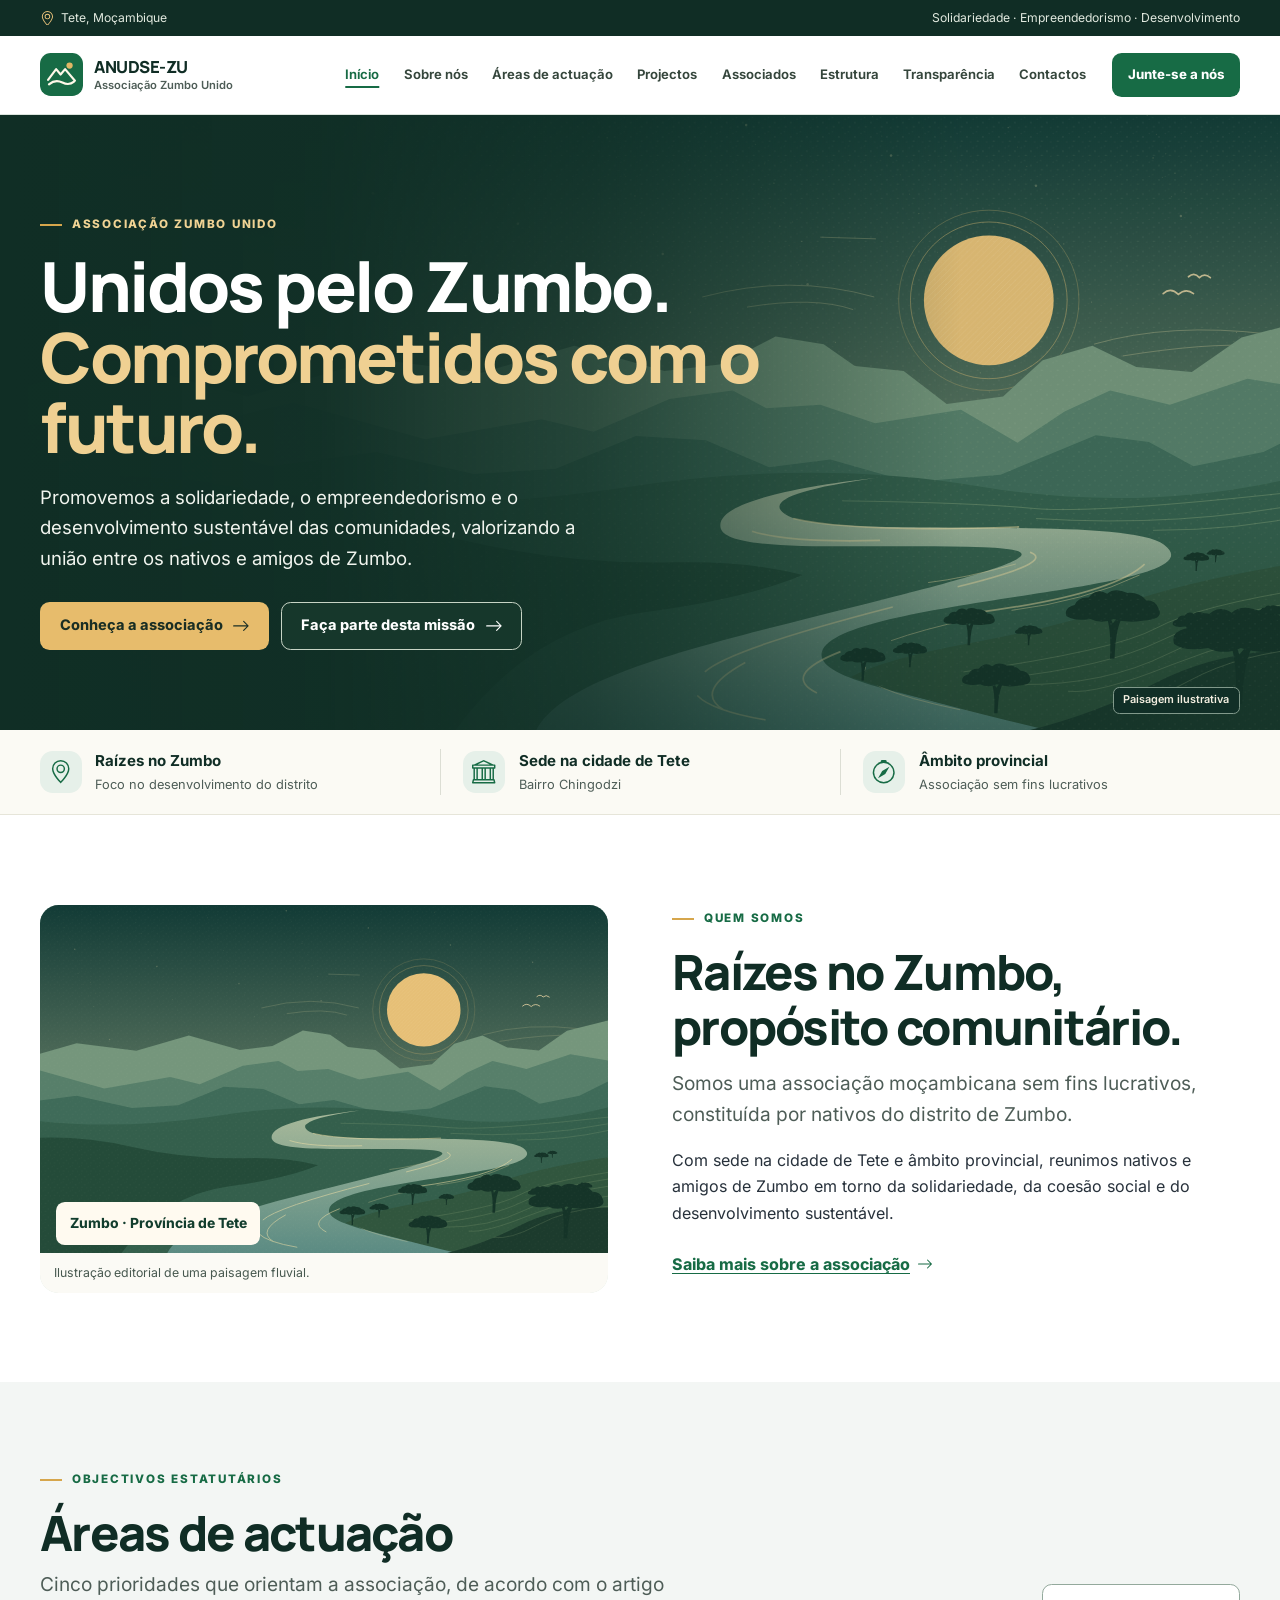
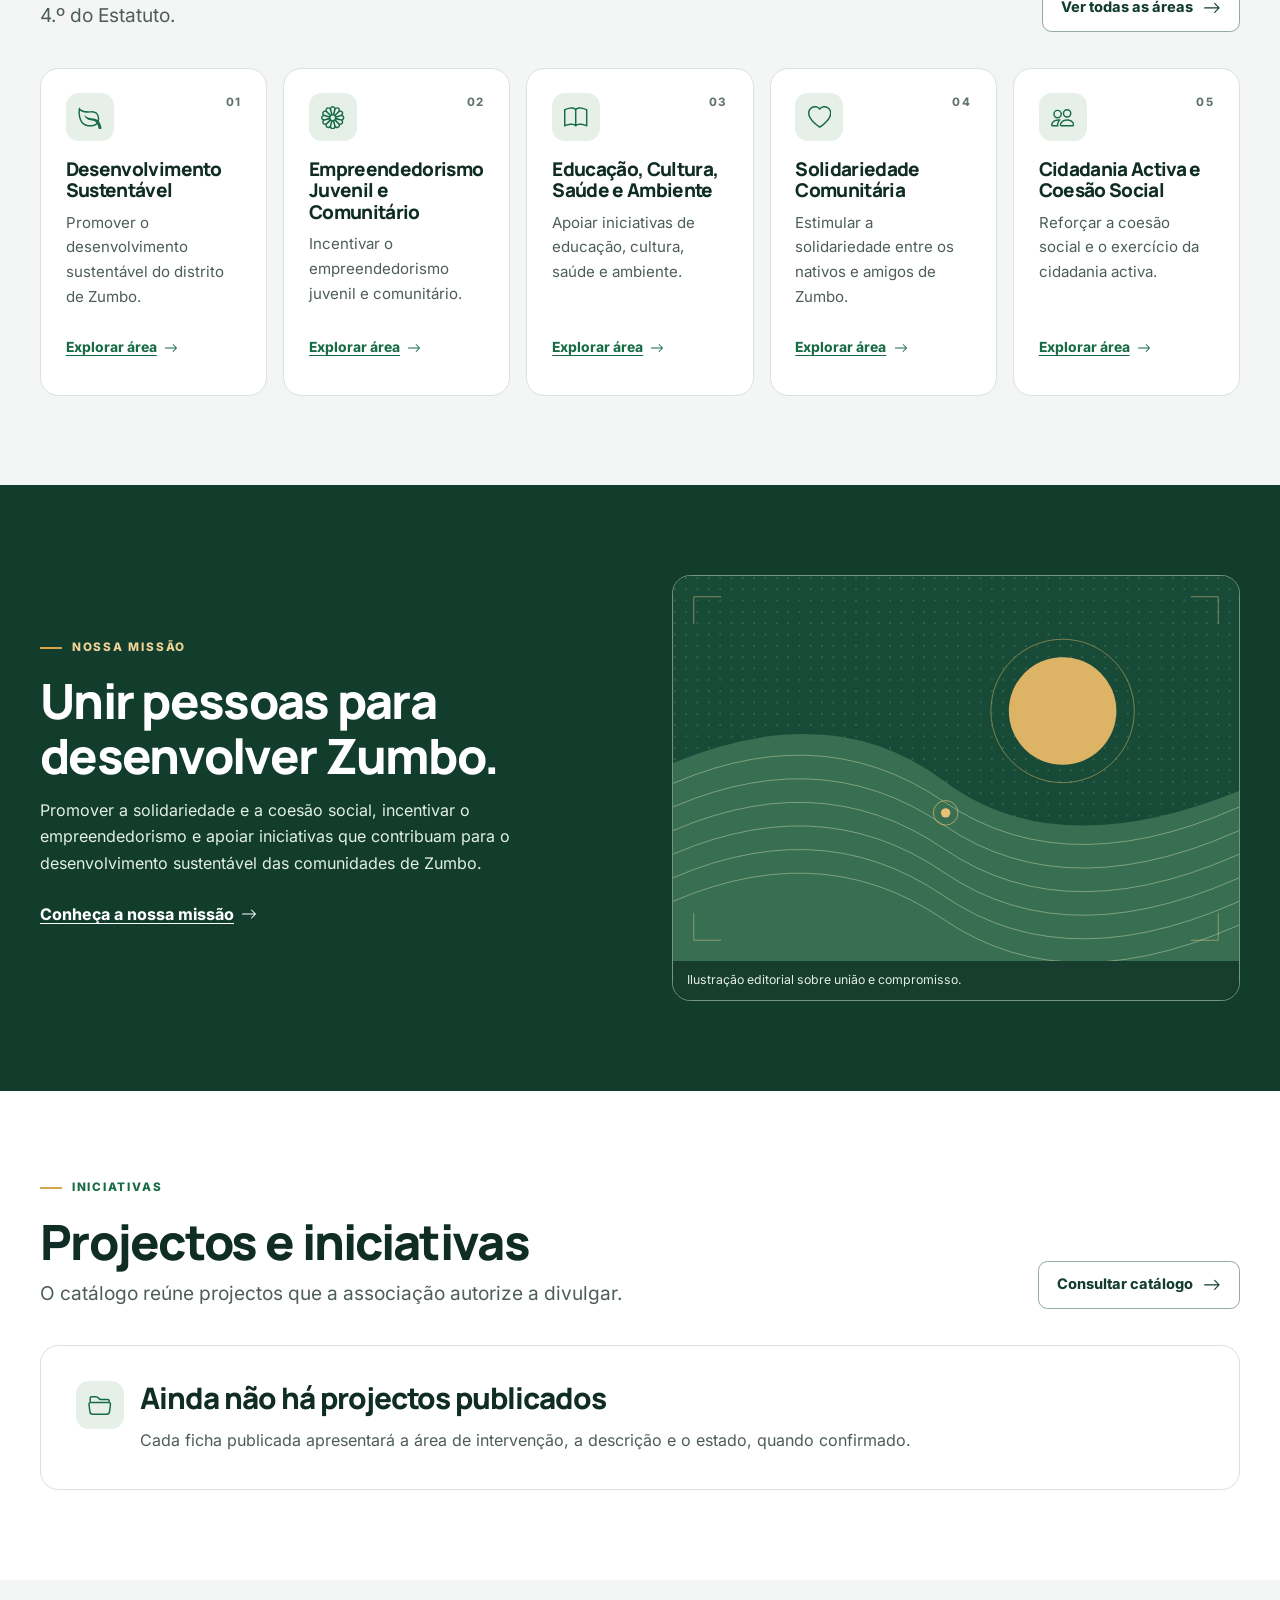
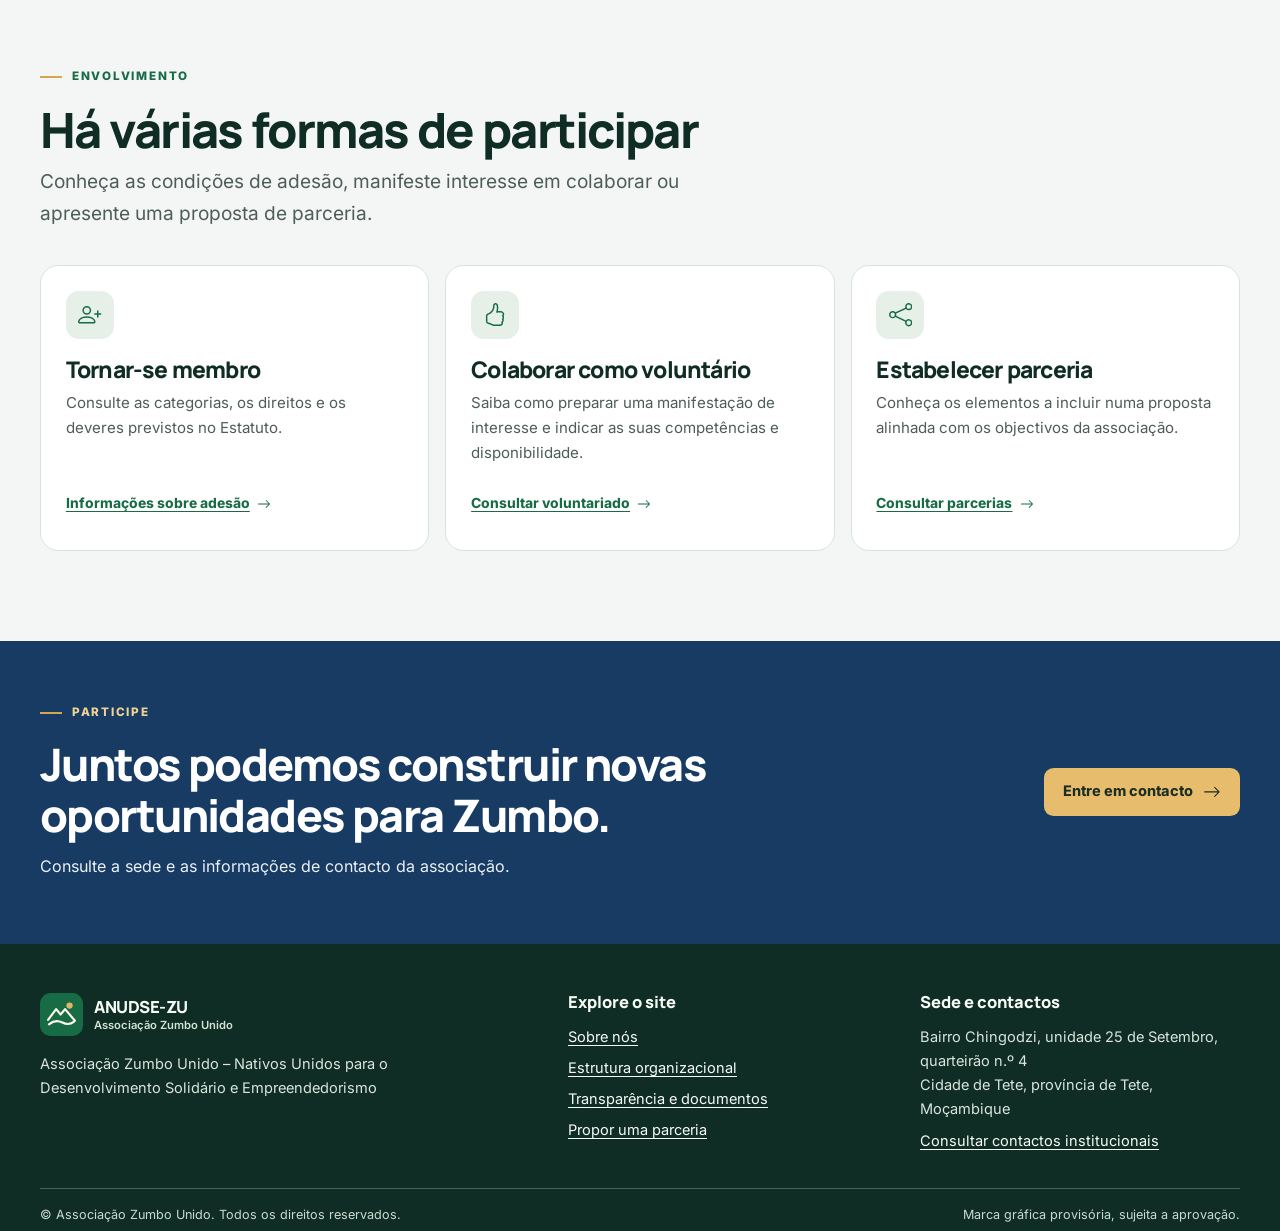
==== index.html @ c353fb5b "feat: publica website institucional ANUDSE-ZU" ====
<!doctype html>
<html lang="pt-MZ">
<head>
<meta charset="utf-8">
<meta name="viewport" content="width=device-width, initial-scale=1">
<title>Unidos pelo Zumbo | ANUDSE-ZU</title>
<meta name="description" content="Conheça a ANUDSE-ZU, associação moçambicana sem fins lucrativos dedicada à solidariedade, ao empreendedorismo e ao desenvolvimento sustentável de Zumbo.">
<meta name="theme-color" content="#123d2d">
<meta property="og:type" content="website">
<meta property="og:locale" content="pt_MZ">
<meta property="og:site_name" content="ANUDSE-ZU">
<meta property="og:title" content="Unidos pelo Zumbo | ANUDSE-ZU">
<meta property="og:description" content="Conheça a ANUDSE-ZU, associação moçambicana sem fins lucrativos dedicada à solidariedade, ao empreendedorismo e ao desenvolvimento sustentável de Zumbo.">
<link rel="canonical" href="https://svucuto.github.io/anudse-zu-website/">
<meta property="og:url" content="https://svucuto.github.io/anudse-zu-website/">
<meta property="og:image" content="https://svucuto.github.io/anudse-zu-website/assets/images/partilha.png">
<meta property="og:image:width" content="1200">
<meta property="og:image:height" content="630">
<meta property="og:image:alt" content="Paisagem ilustrativa com rio, colinas e sol dourado">
<link rel="icon" type="image/svg+xml" href="assets/icons/marca.svg">
<link rel="stylesheet" href="assets/css/bootstrap.min.css">
<link rel="stylesheet" href="assets/css/site.css">
<noscript><link rel="stylesheet" href="assets/css/no-script.css"></noscript>
<script src="assets/js/site.js" defer></script>
<script type="application/ld+json">{"@context":"https://schema.org","@type":"NGO","name":"Associação Zumbo Unido – Nativos Unidos para o Desenvolvimento Solidário e Empreendedorismo","alternateName":"ANUDSE-ZU","address":{"@type":"PostalAddress","streetAddress":"Bairro Chingodzi, unidade 25 de Setembro, quarteirão n.º 4","addressLocality":"Cidade de Tete","addressRegion":"Tete","addressCountry":"MZ"}}</script>
</head>
<body>
<a class="skip" href="#conteudo">Saltar para o conteúdo</a><div class="strap"><div class="container"><span><svg class="icon icon--bootstrap" viewBox="0 0 16 16" width="16" height="16" aria-hidden="true" focusable="false"><path d="M12.166 8.94c-.524 1.062-1.234 2.12-1.96 3.07A32 32 0 0 1 8 14.58a32 32 0 0 1-2.206-2.57c-.726-.95-1.436-2.008-1.96-3.07C3.304 7.867 3 6.862 3 6a5 5 0 0 1 10 0c0 .862-.305 1.867-.834 2.94M8 16s6-5.686 6-10A6 6 0 0 0 2 6c0 4.314 6 10 6 10"/>
  <path d="M8 8a2 2 0 1 1 0-4 2 2 0 0 1 0 4m0 1a3 3 0 1 0 0-6 3 3 0 0 0 0 6"/></svg> Tete, Moçambique</span><span class="strap-tag">Solidariedade · Empreendedorismo · Desenvolvimento</span></div></div>
<header class="header"><div class="container nav-shell"><a class="brand" href="index.html"><img src="assets/icons/marca.svg" alt="" width="48" height="48"><span><strong>ANUDSE-ZU</strong><small>Associação Zumbo Unido</small></span></a><button type="button" class="action action--outline menu-toggle" aria-expanded="false" aria-controls="navegacao"><svg class="icon icon--bootstrap" viewBox="0 0 16 16" width="16" height="16" aria-hidden="true" focusable="false"><path fill-rule="evenodd" d="M2.5 12a.5.5 0 0 1 .5-.5h10a.5.5 0 0 1 0 1H3a.5.5 0 0 1-.5-.5m0-4a.5.5 0 0 1 .5-.5h10a.5.5 0 0 1 0 1H3a.5.5 0 0 1-.5-.5m0-4a.5.5 0 0 1 .5-.5h10a.5.5 0 0 1 0 1H3a.5.5 0 0 1-.5-.5"/></svg> Menu</button>
<nav class="site-nav" id="navegacao" aria-label="Navegação principal"><a href="index.html" aria-current="page">Início</a><a href="sobre.html">Sobre nós</a><a href="areas.html">Áreas de actuação</a><a href="projectos.html">Projectos</a><a href="associados.html">Associados</a><a href="estrutura.html">Estrutura</a><a href="transparencia.html">Transparência</a><a href="contactos.html">Contactos</a><a class="action action--green" href="associados.html#adesao">Junte-se a nós</a></nav></div></header>
<main id="conteudo" tabindex="-1">

<section class="hero" aria-labelledby="hero-titulo">
  <img class="hero-art" src="assets/images/paisagem-ilustrativa.svg" alt="" width="1600" height="730" fetchpriority="high">
  <div class="hero-shade"></div>
  <div class="container hero-content"><div class="hero-copy">
    <p class="kicker">Associação Zumbo Unido</p>
    <h1 id="hero-titulo">Unidos pelo Zumbo. <span>Comprometidos com o futuro.</span></h1>
    <p>Promovemos a solidariedade, o empreendedorismo e o desenvolvimento sustentável das comunidades, valorizando a união entre os nativos e amigos de Zumbo.</p>
    <div class="actions"><a class="action action--gold" href="sobre.html">Conheça a associação<svg class="icon icon--bootstrap" viewBox="0 0 16 16" width="16" height="16" aria-hidden="true" focusable="false"><path fill-rule="evenodd" d="M1 8a.5.5 0 0 1 .5-.5h11.793l-3.147-3.146a.5.5 0 0 1 .708-.708l4 4a.5.5 0 0 1 0 .708l-4 4a.5.5 0 0 1-.708-.708L13.293 8.5H1.5A.5.5 0 0 1 1 8"/></svg></a><a class="action action--glass" href="#participacao">Faça parte desta missão<svg class="icon icon--bootstrap" viewBox="0 0 16 16" width="16" height="16" aria-hidden="true" focusable="false"><path fill-rule="evenodd" d="M1 8a.5.5 0 0 1 .5-.5h11.793l-3.147-3.146a.5.5 0 0 1 .708-.708l4 4a.5.5 0 0 1 0 .708l-4 4a.5.5 0 0 1-.708-.708L13.293 8.5H1.5A.5.5 0 0 1 1 8"/></svg></a></div>
  </div></div>
  <small class="art-note">Paisagem ilustrativa</small>
</section>
<div class="facts"><ul class="container fact-list">
  <li><span class="icon-box"><svg class="icon icon--bootstrap" viewBox="0 0 16 16" width="16" height="16" aria-hidden="true" focusable="false"><path d="M12.166 8.94c-.524 1.062-1.234 2.12-1.96 3.07A32 32 0 0 1 8 14.58a32 32 0 0 1-2.206-2.57c-.726-.95-1.436-2.008-1.96-3.07C3.304 7.867 3 6.862 3 6a5 5 0 0 1 10 0c0 .862-.305 1.867-.834 2.94M8 16s6-5.686 6-10A6 6 0 0 0 2 6c0 4.314 6 10 6 10"/>
  <path d="M8 8a2 2 0 1 1 0-4 2 2 0 0 1 0 4m0 1a3 3 0 1 0 0-6 3 3 0 0 0 0 6"/></svg></span><div><strong>Raízes no Zumbo</strong><span>Foco no desenvolvimento do distrito</span></div></li>
  <li><span class="icon-box"><svg class="icon icon--bootstrap" viewBox="0 0 16 16" width="16" height="16" aria-hidden="true" focusable="false"><path d="m8 0 6.61 3h.89a.5.5 0 0 1 .5.5v2a.5.5 0 0 1-.5.5H15v7a.5.5 0 0 1 .485.38l.5 2a.498.498 0 0 1-.485.62H.5a.498.498 0 0 1-.485-.62l.5-2A.5.5 0 0 1 1 13V6H.5a.5.5 0 0 1-.5-.5v-2A.5.5 0 0 1 .5 3h.89zM3.777 3h8.447L8 1zM2 6v7h1V6zm2 0v7h2.5V6zm3.5 0v7h1V6zm2 0v7H12V6zM13 6v7h1V6zm2-1V4H1v1zm-.39 9H1.39l-.25 1h13.72z"/></svg></span><div><strong>Sede na cidade de Tete</strong><span>Bairro Chingodzi</span></div></li>
  <li><span class="icon-box"><svg class="icon icon--bootstrap" viewBox="0 0 16 16" width="16" height="16" aria-hidden="true" focusable="false"><path d="M8 16.016a7.5 7.5 0 0 0 1.962-14.74A1 1 0 0 0 9 0H7a1 1 0 0 0-.962 1.276A7.5 7.5 0 0 0 8 16.016m6.5-7.5a6.5 6.5 0 1 1-13 0 6.5 6.5 0 0 1 13 0"/>
  <path d="m6.94 7.44 4.95-2.83-2.83 4.95-4.949 2.83 2.828-4.95z"/></svg></span><div><strong>Âmbito provincial</strong><span>Associação sem fins lucrativos</span></div></li>
</ul></div>
<section class="section" aria-labelledby="quem-somos">
  <div class="container split">
    <figure class="image-frame about-art"><img src="assets/images/paisagem-ilustrativa.svg" width="1600" height="730" alt="" loading="lazy" decoding="async"><span class="image-badge">Zumbo · Província de Tete</span><figcaption>Ilustração editorial de uma paisagem fluvial.</figcaption></figure>
    <div><p class="kicker">Quem somos</p><h2 id="quem-somos">Raízes no Zumbo, propósito comunitário.</h2>
      <p class="lede">Somos uma associação moçambicana sem fins lucrativos, constituída por nativos do distrito de Zumbo.</p>
      <p>Com sede na cidade de Tete e âmbito provincial, reunimos nativos e amigos de Zumbo em torno da solidariedade, da coesão social e do desenvolvimento sustentável.</p>
      <a class="text-link" href="sobre.html">Saiba mais sobre a associação<svg class="icon icon--bootstrap" viewBox="0 0 16 16" width="16" height="16" aria-hidden="true" focusable="false"><path fill-rule="evenodd" d="M1 8a.5.5 0 0 1 .5-.5h11.793l-3.147-3.146a.5.5 0 0 1 .708-.708l4 4a.5.5 0 0 1 0 .708l-4 4a.5.5 0 0 1-.708-.708L13.293 8.5H1.5A.5.5 0 0 1 1 8"/></svg></a>
    </div>
  </div>
</section>
<section class="section section--tint" aria-labelledby="areas">
  <div class="container">
    <div class="section-head"><div><p class="kicker">Objectivos estatutários</p><h2 id="areas">Áreas de actuação</h2><p class="lede">Cinco prioridades que orientam a associação, de acordo com o artigo 4.º do Estatuto.</p></div><a class="action action--outline" href="areas.html">Ver todas as áreas<svg class="icon icon--bootstrap" viewBox="0 0 16 16" width="16" height="16" aria-hidden="true" focusable="false"><path fill-rule="evenodd" d="M1 8a.5.5 0 0 1 .5-.5h11.793l-3.147-3.146a.5.5 0 0 1 .708-.708l4 4a.5.5 0 0 1 0 .708l-4 4a.5.5 0 0 1-.708-.708L13.293 8.5H1.5A.5.5 0 0 1 1 8"/></svg></a></div>
    <div class="cards cards--five">
      <article class="card-panel"><div class="card-top"><span class="icon-box"><svg class="icon icon--bootstrap" viewBox="0 0 16 16" width="16" height="16" aria-hidden="true" focusable="false"><path d="M1.4 1.7c.216.289.65.84 1.725 1.274 1.093.44 2.884.774 5.834.528l.37-.023c1.823-.06 3.117.598 3.956 1.579C14.16 6.082 14.5 7.41 14.5 8.5c0 .58-.032 1.285-.229 1.997q.198.248.382.54c.756 1.2 1.19 2.563 1.348 3.966a1 1 0 0 1-1.98.198c-.13-.97-.397-1.913-.868-2.77C12.173 13.386 10.565 14 8 14c-1.854 0-3.32-.544-4.45-1.435-1.125-.887-1.89-2.095-2.391-3.383C.16 6.62.16 3.646.509 1.902L.73.806zm-.05 1.39c-.146 1.609-.008 3.809.74 5.728.457 1.17 1.13 2.213 2.079 2.961.942.744 2.185 1.22 3.83 1.221 2.588 0 3.91-.66 4.609-1.445-1.789-2.46-4.121-1.213-6.342-2.68-.74-.488-1.735-1.323-1.844-2.308-.023-.214.237-.274.38-.112 1.4 1.6 3.573 1.757 5.59 2.045 1.227.215 2.21.526 3.033 1.158.058-.39.075-.782.075-1.158 0-.91-.288-1.988-.975-2.792-.626-.732-1.622-1.281-3.167-1.229l-.316.02c-3.05.253-5.01-.08-6.291-.598a5.3 5.3 0 0 1-1.4-.811"/></svg></span><span class="panel-index" aria-hidden="true">01</span></div><h3>Desenvolvimento Sustentável</h3><p>Promover o desenvolvimento sustentável do distrito de Zumbo.</p><a class="text-link" href="areas.html#sustentavel" aria-label="Explorar área de Desenvolvimento Sustentável">Explorar área<svg class="icon icon--bootstrap" viewBox="0 0 16 16" width="16" height="16" aria-hidden="true" focusable="false"><path fill-rule="evenodd" d="M1 8a.5.5 0 0 1 .5-.5h11.793l-3.147-3.146a.5.5 0 0 1 .708-.708l4 4a.5.5 0 0 1 0 .708l-4 4a.5.5 0 0 1-.708-.708L13.293 8.5H1.5A.5.5 0 0 1 1 8"/></svg></a></article>
      <article class="card-panel"><div class="card-top"><span class="icon-box"><svg class="icon icon--bootstrap" viewBox="0 0 16 16" width="16" height="16" aria-hidden="true" focusable="false"><path d="M6.174 1.184a2 2 0 0 1 3.652 0A2 2 0 0 1 12.99 3.01a2 2 0 0 1 1.826 3.164 2 2 0 0 1 0 3.652 2 2 0 0 1-1.826 3.164 2 2 0 0 1-3.164 1.826 2 2 0 0 1-3.652 0A2 2 0 0 1 3.01 12.99a2 2 0 0 1-1.826-3.164 2 2 0 0 1 0-3.652A2 2 0 0 1 3.01 3.01a2 2 0 0 1 3.164-1.826M8 1a1 1 0 0 0-.998 1.03l.01.091q.017.116.054.296c.049.241.122.542.213.887.182.688.428 1.513.676 2.314L8 5.762l.045-.144c.248-.8.494-1.626.676-2.314.091-.345.164-.646.213-.887a5 5 0 0 0 .064-.386L9 2a1 1 0 0 0-1-1M2 9l.03-.002.091-.01a5 5 0 0 0 .296-.054c.241-.049.542-.122.887-.213a61 61 0 0 0 2.314-.676L5.762 8l-.144-.045a61 61 0 0 0-2.314-.676 17 17 0 0 0-.887-.213 5 5 0 0 0-.386-.064L2 7a1 1 0 1 0 0 2m7 5-.002-.03a5 5 0 0 0-.064-.386 16 16 0 0 0-.213-.888 61 61 0 0 0-.676-2.314L8 10.238l-.045.144c-.248.8-.494 1.626-.676 2.314-.091.345-.164.646-.213.887a5 5 0 0 0-.064.386L7 14a1 1 0 1 0 2 0m-5.696-2.134.025-.017a5 5 0 0 0 .303-.248c.184-.164.408-.377.661-.629A61 61 0 0 0 5.96 9.23l.103-.111-.147.033a61 61 0 0 0-2.343.572c-.344.093-.64.18-.874.258a5 5 0 0 0-.367.138l-.027.014a1 1 0 1 0 1 1.732zM4.5 14.062a1 1 0 0 0 1.366-.366l.014-.027q.014-.03.036-.084a5 5 0 0 0 .102-.283c.078-.233.165-.53.258-.874a61 61 0 0 0 .572-2.343l.033-.147-.11.102a61 61 0 0 0-1.743 1.667 17 17 0 0 0-.629.66 5 5 0 0 0-.248.304l-.017.025a1 1 0 0 0 .366 1.366m9.196-8.196a1 1 0 0 0-1-1.732l-.025.017a5 5 0 0 0-.303.248 17 17 0 0 0-.661.629A61 61 0 0 0 10.04 6.77l-.102.111.147-.033a61 61 0 0 0 2.342-.572c.345-.093.642-.18.875-.258a5 5 0 0 0 .367-.138zM11.5 1.938a1 1 0 0 0-1.366.366l-.014.027q-.014.03-.036.084a5 5 0 0 0-.102.283c-.078.233-.165.53-.258.875a61 61 0 0 0-.572 2.342l-.033.147.11-.102a61 61 0 0 0 1.743-1.667c.252-.253.465-.477.629-.66a5 5 0 0 0 .248-.304l.017-.025a1 1 0 0 0-.366-1.366M14 9a1 1 0 0 0 0-2l-.03.002a5 5 0 0 0-.386.064c-.242.049-.543.122-.888.213-.688.182-1.513.428-2.314.676L10.238 8l.144.045c.8.248 1.626.494 2.314.676.345.091.646.164.887.213a5 5 0 0 0 .386.064zM1.938 4.5a1 1 0 0 0 .393 1.38l.084.035q.108.045.283.103c.233.078.53.165.874.258a61 61 0 0 0 2.343.572l.147.033-.103-.111a61 61 0 0 0-1.666-1.742 17 17 0 0 0-.66-.629 5 5 0 0 0-.304-.248l-.025-.017a1 1 0 0 0-1.366.366m2.196-1.196.017.025a5 5 0 0 0 .248.303c.164.184.377.408.629.661A61 61 0 0 0 6.77 5.96l.111.102-.033-.147a61 61 0 0 0-.572-2.342c-.093-.345-.18-.642-.258-.875a5 5 0 0 0-.138-.367l-.014-.027a1 1 0 1 0-1.732 1m9.928 8.196a1 1 0 0 0-.366-1.366l-.027-.014a5 5 0 0 0-.367-.138c-.233-.078-.53-.165-.875-.258a61 61 0 0 0-2.342-.572l-.147-.033.102.111a61 61 0 0 0 1.667 1.742c.253.252.477.465.66.629a5 5 0 0 0 .304.248l.025.017a1 1 0 0 0 1.366-.366m-3.928 2.196a1 1 0 0 0 1.732-1l-.017-.025a5 5 0 0 0-.248-.303 17 17 0 0 0-.629-.661A61 61 0 0 0 9.23 10.04l-.111-.102.033.147a61 61 0 0 0 .572 2.342c.093.345.18.642.258.875a5 5 0 0 0 .138.367zM8 9.5a1.5 1.5 0 1 0 0-3 1.5 1.5 0 0 0 0 3"/></svg></span><span class="panel-index" aria-hidden="true">02</span></div><h3>Empreendedorismo Juvenil e Comunitário</h3><p>Incentivar o empreendedorismo juvenil e comunitário.</p><a class="text-link" href="areas.html#empreendedorismo" aria-label="Explorar área de Empreendedorismo Juvenil e Comunitário">Explorar área<svg class="icon icon--bootstrap" viewBox="0 0 16 16" width="16" height="16" aria-hidden="true" focusable="false"><path fill-rule="evenodd" d="M1 8a.5.5 0 0 1 .5-.5h11.793l-3.147-3.146a.5.5 0 0 1 .708-.708l4 4a.5.5 0 0 1 0 .708l-4 4a.5.5 0 0 1-.708-.708L13.293 8.5H1.5A.5.5 0 0 1 1 8"/></svg></a></article>
      <article class="card-panel"><div class="card-top"><span class="icon-box"><svg class="icon icon--bootstrap" viewBox="0 0 16 16" width="16" height="16" aria-hidden="true" focusable="false"><path d="M1 2.828c.885-.37 2.154-.769 3.388-.893 1.33-.134 2.458.063 3.112.752v9.746c-.935-.53-2.12-.603-3.213-.493-1.18.12-2.37.461-3.287.811zm7.5-.141c.654-.689 1.782-.886 3.112-.752 1.234.124 2.503.523 3.388.893v9.923c-.918-.35-2.107-.692-3.287-.81-1.094-.111-2.278-.039-3.213.492zM8 1.783C7.015.936 5.587.81 4.287.94c-1.514.153-3.042.672-3.994 1.105A.5.5 0 0 0 0 2.5v11a.5.5 0 0 0 .707.455c.882-.4 2.303-.881 3.68-1.02 1.409-.142 2.59.087 3.223.877a.5.5 0 0 0 .78 0c.633-.79 1.814-1.019 3.222-.877 1.378.139 2.8.62 3.681 1.02A.5.5 0 0 0 16 13.5v-11a.5.5 0 0 0-.293-.455c-.952-.433-2.48-.952-3.994-1.105C10.413.809 8.985.936 8 1.783"/></svg></span><span class="panel-index" aria-hidden="true">03</span></div><h3>Educação, Cultura, Saúde e Ambiente</h3><p>Apoiar iniciativas de educação, cultura, saúde e ambiente.</p><a class="text-link" href="areas.html#educacao" aria-label="Explorar área de Educação, Cultura, Saúde e Ambiente">Explorar área<svg class="icon icon--bootstrap" viewBox="0 0 16 16" width="16" height="16" aria-hidden="true" focusable="false"><path fill-rule="evenodd" d="M1 8a.5.5 0 0 1 .5-.5h11.793l-3.147-3.146a.5.5 0 0 1 .708-.708l4 4a.5.5 0 0 1 0 .708l-4 4a.5.5 0 0 1-.708-.708L13.293 8.5H1.5A.5.5 0 0 1 1 8"/></svg></a></article>
      <article class="card-panel"><div class="card-top"><span class="icon-box"><svg class="icon icon--bootstrap" viewBox="0 0 16 16" width="16" height="16" aria-hidden="true" focusable="false"><path d="m8 2.748-.717-.737C5.6.281 2.514.878 1.4 3.053c-.523 1.023-.641 2.5.314 4.385.92 1.815 2.834 3.989 6.286 6.357 3.452-2.368 5.365-4.542 6.286-6.357.955-1.886.838-3.362.314-4.385C13.486.878 10.4.28 8.717 2.01zM8 15C-7.333 4.868 3.279-3.04 7.824 1.143q.09.083.176.171a3 3 0 0 1 .176-.17C12.72-3.042 23.333 4.867 8 15"/></svg></span><span class="panel-index" aria-hidden="true">04</span></div><h3>Solidariedade Comunitária</h3><p>Estimular a solidariedade entre os nativos e amigos de Zumbo.</p><a class="text-link" href="areas.html#solidariedade" aria-label="Explorar área de Solidariedade Comunitária">Explorar área<svg class="icon icon--bootstrap" viewBox="0 0 16 16" width="16" height="16" aria-hidden="true" focusable="false"><path fill-rule="evenodd" d="M1 8a.5.5 0 0 1 .5-.5h11.793l-3.147-3.146a.5.5 0 0 1 .708-.708l4 4a.5.5 0 0 1 0 .708l-4 4a.5.5 0 0 1-.708-.708L13.293 8.5H1.5A.5.5 0 0 1 1 8"/></svg></a></article>
      <article class="card-panel"><div class="card-top"><span class="icon-box"><svg class="icon icon--bootstrap" viewBox="0 0 16 16" width="16" height="16" aria-hidden="true" focusable="false"><path d="M15 14s1 0 1-1-1-4-5-4-5 3-5 4 1 1 1 1zm-7.978-1L7 12.996c.001-.264.167-1.03.76-1.72C8.312 10.629 9.282 10 11 10c1.717 0 2.687.63 3.24 1.276.593.69.758 1.457.76 1.72l-.008.002-.014.002zM11 7a2 2 0 1 0 0-4 2 2 0 0 0 0 4m3-2a3 3 0 1 1-6 0 3 3 0 0 1 6 0M6.936 9.28a6 6 0 0 0-1.23-.247A7 7 0 0 0 5 9c-4 0-5 3-5 4q0 1 1 1h4.216A2.24 2.24 0 0 1 5 13c0-1.01.377-2.042 1.09-2.904.243-.294.526-.569.846-.816M4.92 10A5.5 5.5 0 0 0 4 13H1c0-.26.164-1.03.76-1.724.545-.636 1.492-1.256 3.16-1.275ZM1.5 5.5a3 3 0 1 1 6 0 3 3 0 0 1-6 0m3-2a2 2 0 1 0 0 4 2 2 0 0 0 0-4"/></svg></span><span class="panel-index" aria-hidden="true">05</span></div><h3>Cidadania Activa e Coesão Social</h3><p>Reforçar a coesão social e o exercício da cidadania activa.</p><a class="text-link" href="areas.html#cidadania" aria-label="Explorar área de Cidadania Activa e Coesão Social">Explorar área<svg class="icon icon--bootstrap" viewBox="0 0 16 16" width="16" height="16" aria-hidden="true" focusable="false"><path fill-rule="evenodd" d="M1 8a.5.5 0 0 1 .5-.5h11.793l-3.147-3.146a.5.5 0 0 1 .708-.708l4 4a.5.5 0 0 1 0 .708l-4 4a.5.5 0 0 1-.708-.708L13.293 8.5H1.5A.5.5 0 0 1 1 8"/></svg></a></article>
    </div>
  </div>
</section>
<section class="section dark-section" aria-labelledby="missao">
  <div class="container split">
    <div><p class="kicker">Nossa missão</p><h2 id="missao">Unir pessoas para desenvolver Zumbo.</h2>
      <p>Promover a solidariedade e a coesão social, incentivar o empreendedorismo e apoiar iniciativas que contribuam para o desenvolvimento sustentável das comunidades de Zumbo.</p>
      <a class="text-link" href="sobre.html#missao">Conheça a nossa missão<svg class="icon icon--bootstrap" viewBox="0 0 16 16" width="16" height="16" aria-hidden="true" focusable="false"><path fill-rule="evenodd" d="M1 8a.5.5 0 0 1 .5-.5h11.793l-3.147-3.146a.5.5 0 0 1 .708-.708l4 4a.5.5 0 0 1 0 .708l-4 4a.5.5 0 0 1-.708-.708L13.293 8.5H1.5A.5.5 0 0 1 1 8"/></svg></a>
    </div>
    <figure class="image-frame mission-art"><img src="assets/images/confluencia.svg" width="600" height="408" alt="" loading="lazy" decoding="async"><figcaption>Ilustração editorial sobre união e compromisso.</figcaption></figure>
  </div>
</section>
<section class="section" aria-labelledby="iniciativas">
  <div class="container">
    <div class="section-head"><div><p class="kicker">Iniciativas</p><h2 id="iniciativas">Projectos e iniciativas</h2><p class="lede">O catálogo reúne projectos que a associação autorize a divulgar.</p></div><a class="action action--outline" href="projectos.html">Consultar catálogo<svg class="icon icon--bootstrap" viewBox="0 0 16 16" width="16" height="16" aria-hidden="true" focusable="false"><path fill-rule="evenodd" d="M1 8a.5.5 0 0 1 .5-.5h11.793l-3.147-3.146a.5.5 0 0 1 .708-.708l4 4a.5.5 0 0 1 0 .708l-4 4a.5.5 0 0 1-.708-.708L13.293 8.5H1.5A.5.5 0 0 1 1 8"/></svg></a></div>
    <div class="empty"><span class="icon-box"><svg class="icon icon--bootstrap" viewBox="0 0 16 16" width="16" height="16" aria-hidden="true" focusable="false"><path d="M1 3.5A1.5 1.5 0 0 1 2.5 2h2.764c.958 0 1.76.56 2.311 1.184C7.985 3.648 8.48 4 9 4h4.5A1.5 1.5 0 0 1 15 5.5v.64c.57.265.94.876.856 1.546l-.64 5.124A2.5 2.5 0 0 1 12.733 15H3.266a2.5 2.5 0 0 1-2.481-2.19l-.64-5.124A1.5 1.5 0 0 1 1 6.14zM2 6h12v-.5a.5.5 0 0 0-.5-.5H9c-.964 0-1.71-.629-2.174-1.154C6.374 3.334 5.82 3 5.264 3H2.5a.5.5 0 0 0-.5.5zm-.367 1a.5.5 0 0 0-.496.562l.64 5.124A1.5 1.5 0 0 0 3.266 14h9.468a1.5 1.5 0 0 0 1.489-1.314l.64-5.124A.5.5 0 0 0 14.367 7z"/></svg></span><div><h3>Ainda não há projectos publicados</h3><p>Cada ficha publicada apresentará a área de intervenção, a descrição e o estado, quando confirmado.</p></div></div>
  </div>
</section>
<section class="section section--tint" id="participacao" aria-labelledby="participacao-titulo">
  <div class="container">
    <div class="section-head"><div><p class="kicker">Envolvimento</p><h2 id="participacao-titulo">Há várias formas de participar</h2><p class="lede">Conheça as condições de adesão, manifeste interesse em colaborar ou apresente uma proposta de parceria.</p></div></div>
    <div class="cards">
      <article class="card-panel"><span class="icon-box"><svg class="icon icon--bootstrap" viewBox="0 0 16 16" width="16" height="16" aria-hidden="true" focusable="false"><path d="M6 8a3 3 0 1 0 0-6 3 3 0 0 0 0 6m2-3a2 2 0 1 1-4 0 2 2 0 0 1 4 0m4 8c0 1-1 1-1 1H1s-1 0-1-1 1-4 6-4 6 3 6 4m-1-.004c-.001-.246-.154-.986-.832-1.664C9.516 10.68 8.289 10 6 10s-3.516.68-4.168 1.332c-.678.678-.83 1.418-.832 1.664z"/>
  <path fill-rule="evenodd" d="M13.5 5a.5.5 0 0 1 .5.5V7h1.5a.5.5 0 0 1 0 1H14v1.5a.5.5 0 0 1-1 0V8h-1.5a.5.5 0 0 1 0-1H13V5.5a.5.5 0 0 1 .5-.5"/></svg></span><h3>Tornar-se membro</h3><p>Consulte as categorias, os direitos e os deveres previstos no Estatuto.</p><a class="text-link" href="associados.html#adesao">Informações sobre adesão<svg class="icon icon--bootstrap" viewBox="0 0 16 16" width="16" height="16" aria-hidden="true" focusable="false"><path fill-rule="evenodd" d="M1 8a.5.5 0 0 1 .5-.5h11.793l-3.147-3.146a.5.5 0 0 1 .708-.708l4 4a.5.5 0 0 1 0 .708l-4 4a.5.5 0 0 1-.708-.708L13.293 8.5H1.5A.5.5 0 0 1 1 8"/></svg></a></article>
      <article class="card-panel"><span class="icon-box"><svg class="icon icon--bootstrap" viewBox="0 0 16 16" width="16" height="16" aria-hidden="true" focusable="false"><path d="M8.864.046C7.908-.193 7.02.53 6.956 1.466c-.072 1.051-.23 2.016-.428 2.59-.125.36-.479 1.013-1.04 1.639-.557.623-1.282 1.178-2.131 1.41C2.685 7.288 2 7.87 2 8.72v4.001c0 .845.682 1.464 1.448 1.545 1.07.114 1.564.415 2.068.723l.048.03c.272.165.578.348.97.484.397.136.861.217 1.466.217h3.5c.937 0 1.599-.477 1.934-1.064a1.86 1.86 0 0 0 .254-.912c0-.152-.023-.312-.077-.464.201-.263.38-.578.488-.901.11-.33.172-.762.004-1.149.069-.13.12-.269.159-.403.077-.27.113-.568.113-.857 0-.288-.036-.585-.113-.856a2 2 0 0 0-.138-.362 1.9 1.9 0 0 0 .234-1.734c-.206-.592-.682-1.1-1.2-1.272-.847-.282-1.803-.276-2.516-.211a10 10 0 0 0-.443.05 9.4 9.4 0 0 0-.062-4.509A1.38 1.38 0 0 0 9.125.111zM11.5 14.721H8c-.51 0-.863-.069-1.14-.164-.281-.097-.506-.228-.776-.393l-.04-.024c-.555-.339-1.198-.731-2.49-.868-.333-.036-.554-.29-.554-.55V8.72c0-.254.226-.543.62-.65 1.095-.3 1.977-.996 2.614-1.708.635-.71 1.064-1.475 1.238-1.978.243-.7.407-1.768.482-2.85.025-.362.36-.594.667-.518l.262.066c.16.04.258.143.288.255a8.34 8.34 0 0 1-.145 4.725.5.5 0 0 0 .595.644l.003-.001.014-.003.058-.014a9 9 0 0 1 1.036-.157c.663-.06 1.457-.054 2.11.164.175.058.45.3.57.65.107.308.087.67-.266 1.022l-.353.353.353.354c.043.043.105.141.154.315.048.167.075.37.075.581 0 .212-.027.414-.075.582-.05.174-.111.272-.154.315l-.353.353.353.354c.047.047.109.177.005.488a2.2 2.2 0 0 1-.505.805l-.353.353.353.354c.006.005.041.05.041.17a.9.9 0 0 1-.121.416c-.165.288-.503.56-1.066.56z"/></svg></span><h3>Colaborar como voluntário</h3><p>Saiba como preparar uma manifestação de interesse e indicar as suas competências e disponibilidade.</p><a class="text-link" href="contactos.html#voluntariado">Consultar voluntariado<svg class="icon icon--bootstrap" viewBox="0 0 16 16" width="16" height="16" aria-hidden="true" focusable="false"><path fill-rule="evenodd" d="M1 8a.5.5 0 0 1 .5-.5h11.793l-3.147-3.146a.5.5 0 0 1 .708-.708l4 4a.5.5 0 0 1 0 .708l-4 4a.5.5 0 0 1-.708-.708L13.293 8.5H1.5A.5.5 0 0 1 1 8"/></svg></a></article>
      <article class="card-panel"><span class="icon-box"><svg class="icon icon--bootstrap" viewBox="0 0 16 16" width="16" height="16" aria-hidden="true" focusable="false"><path d="M13.5 1a1.5 1.5 0 1 0 0 3 1.5 1.5 0 0 0 0-3M11 2.5a2.5 2.5 0 1 1 .603 1.628l-6.718 3.12a2.5 2.5 0 0 1 0 1.504l6.718 3.12a2.5 2.5 0 1 1-.488.876l-6.718-3.12a2.5 2.5 0 1 1 0-3.256l6.718-3.12A2.5 2.5 0 0 1 11 2.5m-8.5 4a1.5 1.5 0 1 0 0 3 1.5 1.5 0 0 0 0-3m11 5.5a1.5 1.5 0 1 0 0 3 1.5 1.5 0 0 0 0-3"/></svg></span><h3>Estabelecer parceria</h3><p>Conheça os elementos a incluir numa proposta alinhada com os objectivos da associação.</p><a class="text-link" href="contactos.html#parcerias">Consultar parcerias<svg class="icon icon--bootstrap" viewBox="0 0 16 16" width="16" height="16" aria-hidden="true" focusable="false"><path fill-rule="evenodd" d="M1 8a.5.5 0 0 1 .5-.5h11.793l-3.147-3.146a.5.5 0 0 1 .708-.708l4 4a.5.5 0 0 1 0 .708l-4 4a.5.5 0 0 1-.708-.708L13.293 8.5H1.5A.5.5 0 0 1 1 8"/></svg></a></article>
    </div>
  </div>
</section>
<section class="section section--compact cta"><div class="container"><div><p class="kicker">Participe</p><h2>Juntos podemos construir novas oportunidades para Zumbo.</h2><p>Consulte a sede e as informações de contacto da associação.</p></div><a class="action action--gold" href="contactos.html">Entre em contacto<svg class="icon icon--bootstrap" viewBox="0 0 16 16" width="16" height="16" aria-hidden="true" focusable="false"><path fill-rule="evenodd" d="M1 8a.5.5 0 0 1 .5-.5h11.793l-3.147-3.146a.5.5 0 0 1 .708-.708l4 4a.5.5 0 0 1 0 .708l-4 4a.5.5 0 0 1-.708-.708L13.293 8.5H1.5A.5.5 0 0 1 1 8"/></svg></a></div></section>
</main>
<footer class="footer"><div class="container"><div class="footer-grid"><div><a class="brand" href="index.html"><img src="assets/icons/marca.svg" alt="" width="48" height="48"><span><strong>ANUDSE-ZU</strong><small>Associação Zumbo Unido</small></span></a><p class="full-name">Associação Zumbo Unido – Nativos Unidos para o Desenvolvimento Solidário e Empreendedorismo</p></div><div><h2>Explore o site</h2><ul><li><a href="sobre.html">Sobre nós</a></li><li><a href="estrutura.html">Estrutura organizacional</a></li><li><a href="transparencia.html">Transparência e documentos</a></li><li><a href="contactos.html#parcerias">Propor uma parceria</a></li></ul></div><div><h2>Sede e contactos</h2><address>Bairro Chingodzi, unidade 25 de Setembro, quarteirão n.º 4<br>Cidade de Tete, província de Tete, Moçambique</address><p class="mt-2"><a href="contactos.html">Consultar contactos institucionais</a></p></div></div><div class="footer-meta"><span>© Associação Zumbo Unido. Todos os direitos reservados.</span><span>Marca gráfica provisória, sujeita a aprovação.</span></div></div></footer>
</body>
</html>
---- assets/css/site.css ----
@font-face { font-family:Manrope; src:url("../fonts/manrope.woff2") format("woff2"); font-weight:200 800; font-style:normal; font-display:optional; }
@font-face { font-family:Inter; src:url("../fonts/inter.woff2") format("woff2"); font-weight:100 900; font-style:normal; font-display:optional; }
/* ANUDSE-ZU · Design system */
:root {
  --green:#176b45; --forest:#123d2d; --forest-deep:#102d25; --navy:#173b63;
  --gold:#d6a64c; --paper:#fff; --cream:#f8f7f1; --soft:#f3f6f4;
  --ink:#27313b; --muted:#4e5d57; --line:#d9e2da; --pale-green:#e6f0e9;
  --heading:Manrope, "Segoe UI", sans-serif; --body:Inter, "Segoe UI", sans-serif;
  --section:clamp(3.5rem, 7vw, 6.5rem); --round:1.15rem;
}
*, *::before, *::after { box-sizing:border-box; }
html { scroll-padding-top:6.5rem; }
body { margin:0; color:var(--ink); background:var(--paper); font:400 1rem/1.65 var(--body); }
img { max-width:100%; height:auto; }
a { color:var(--green); text-underline-offset:.2em; }
a:hover { color:var(--forest); }
:focus-visible { outline:3px solid #286fb1; outline-offset:4px; }
[hidden] { display:none !important; }
h1,h2,h3,h4 { margin:0 0 .8rem; font-family:var(--heading); font-weight:800; line-height:1.13; letter-spacing:-.035em; color:var(--forest-deep); }
h1 { font-size:clamp(2.55rem, 5.7vw, 5.15rem); }
h2 { font-size:clamp(1.95rem, 3.8vw, 3.25rem); }
h3 { font-size:clamp(1.16rem, 1.8vw, 1.43rem); }
h4,.h4 { font-size:1.08rem; }
.h3 { font-size:clamp(1.16rem, 1.8vw, 1.43rem); }
p { margin:0 0 1rem; }
p:last-child { margin-bottom:0; }
ul,ol { padding-left:1.35rem; }
li + li { margin-top:.45rem; }
small { font-size:.85em; }
address { margin-bottom:0; font-style:normal; }
figure { margin:0; }
.container { width:min(100% - 2.5rem, 75rem); max-width:none; margin-inline:auto; padding:0; }
.section { padding-block:var(--section); }
.section--tint { background:var(--soft); }
.section--cream { background:var(--cream); }
.section--compact { padding-block:clamp(2.7rem,5vw,4.5rem); }
.measure { max-width:43rem; }
.lede { font-size:clamp(1.02rem, 1.5vw, 1.19rem); color:var(--muted); }
.kicker { display:flex; align-items:center; gap:.65rem; color:var(--green); font-size:.73rem; line-height:1.35; font-weight:800; letter-spacing:.15em; text-transform:uppercase; margin:0 0 1.15rem; }
.kicker::before { content:""; width:1.35rem; height:2px; background:var(--gold); flex:none; }
.section-head { display:flex; gap:1.25rem 3rem; align-items:end; justify-content:space-between; margin-bottom:2.25rem; }
.section-head h2 { margin-bottom:.5rem; }
.section-head p { max-width:40rem; }
.icon { width:1.22em; height:1.22em; flex:none; vertical-align:-.18em; stroke:currentColor; fill:none; stroke-width:1.7; stroke-linecap:round; stroke-linejoin:round; }
.icon--bootstrap { fill:currentColor; stroke:none; }
.icon-box { display:inline-grid; place-items:center; width:3rem; height:3rem; border-radius:.8rem; background:var(--pale-green); color:var(--green); font-size:1.2rem; flex:none; }
.action { display:inline-flex; align-items:center; justify-content:center; gap:.6rem; min-height:3rem; padding:.7rem 1.16rem; border-radius:.6rem; border:1px solid transparent; text-decoration:none; font:750 .91rem/1.35 var(--body); text-align:center; cursor:pointer; transition:background-color .18s,color .18s,border-color .18s; }
.action--green { background:var(--green); color:#fff; }
.action--green:hover { background:var(--forest); color:#fff; }
.action--gold { background:#e7bc6c; color:#1a2e24; }
.action--gold:hover { background:#f0d18f; color:#1a2e24; }
.action--glass { color:#fff; border-color:#c7d4c5; background:#16372b; }
.action--glass:hover { color:#123d2d; background:#fff; }
.action--outline { background:#fff; border-color:#93a99c; color:var(--forest); }
.action--outline:hover { color:var(--forest); background:var(--pale-green); }
.action:disabled { cursor:default; background:#e5ebe7; color:#4e5d57; }
.actions { display:flex; flex-wrap:wrap; align-items:center; gap:.75rem; }
.text-link { display:inline-flex; align-items:center; gap:.45rem; font-weight:750; min-height:2.75rem; }
.text-link .icon { width:1em; height:1em; }
:is(.hero,.dark-section,.cta,.footer) :focus-visible { outline-color:#f4cf88; }
.skip { position:fixed; top:.5rem; left:.5rem; z-index:100; padding:.65rem 1rem; color:#fff; background:var(--navy); transform:translateY(-150%); }
.skip:focus { transform:none; color:#fff; }
.strap { background:var(--forest-deep); color:#e1e9df; font-size:.76rem; }
.strap .container { min-height:2.25rem; display:flex; align-items:center; justify-content:space-between; gap:1rem; }
.strap span { display:inline-flex; align-items:center; gap:.4rem; }
.strap .icon { color:#edc57c; }
.header { position:sticky; top:0; z-index:10; background:#fff; border-bottom:1px solid #dbe4dd; }
.nav-shell { min-height:4.85rem; display:flex; align-items:center; justify-content:space-between; gap:1.2rem; }
.brand { color:var(--forest-deep); display:inline-flex; gap:.7rem; align-items:center; text-decoration:none; flex:none; line-height:1.05; }
.brand:hover { color:var(--green); }
.brand img { flex:none; width:2.7rem; height:2.7rem; }
.brand strong { display:block; font:850 1.04rem/1.1 var(--heading); letter-spacing:-.03em; }
.brand small { display:block; margin-top:.25rem; font-size:.7rem; font-weight:600; color:var(--muted); }
.site-nav { display:flex; gap:clamp(.15rem,.75vw,.7rem); align-items:center; }
.site-nav a:not(.action) { color:#35463c; padding:.65rem .46rem; font-size:.82rem; font-weight:650; text-decoration:none; }
.site-nav a:not(.action):hover { text-decoration:underline; }
.site-nav a[aria-current="page"]:not(.action) { color:var(--green); text-decoration:underline; text-decoration-thickness:2px; text-underline-offset:.5em; }
.site-nav .action { min-height:2.75rem; margin-left:.55rem; font-size:.83rem; padding-inline:.9rem; }
.menu-toggle { display:none; }
.hero { position:relative; isolation:isolate; overflow:hidden; background:#1b4838; color:#fff; }
.hero-art,.hero-shade { position:absolute; inset:0; width:100%; height:100%; z-index:-2; }
.hero-art { object-fit:cover; object-position:center 55%; }
.hero-shade { z-index:-1; background:linear-gradient(90deg,#102e25 1%,#102e25f5 25%,#102e25b8 46%,#102e2512 75%),linear-gradient(0deg,#102e2566,transparent 35%); }
.hero-content { min-height:clamp(33rem, 46vw, 45rem); display:grid; align-items:center; padding-block:clamp(4.5rem,8vw,8rem) 5rem; }
.hero-copy { max-width:50rem; }
.hero .kicker { color:#f0d394; }
.hero h1 { color:#fff; margin-bottom:1.2rem; font-size:clamp(2.55rem, 5.4vw, 4.9rem); line-height:1.02; }
.hero h1 span { display:block; color:#efd092; }
.hero p:not(.kicker) { color:#f0f4ee; font-size:clamp(1rem,1.5vw,1.16rem); max-width:36rem; margin-bottom:1.75rem; }
.art-note { position:absolute; bottom:1rem; right:max(1.25rem, calc((100vw - 75rem)/2)); color:#f4efe1; background:#112f27; border:1px solid #81998b; border-radius:.4rem; padding:.22rem .6rem; font-size:.68rem; font-weight:600; }
.facts { background:#fbfaf4; border-bottom:1px solid #e6e5d9; }
.fact-list { display:grid; grid-template-columns:repeat(3,minmax(0,1fr)); margin-block:0; padding-block:1.2rem; list-style:none; }
.fact-list li { display:flex; gap:.85rem; align-items:center; margin:0; padding-inline:1.4rem; }
.fact-list li:first-child { padding-left:0; }
.fact-list li + li { border-left:1px solid #dcded4; }
.fact-list strong,.fact-list span:not(.icon-box) { display:block; }
.fact-list strong { color:var(--forest-deep); font-size:.94rem; }
.fact-list span:not(.icon-box) { color:var(--muted); font-size:.8rem; }
.fact-list .icon-box { width:2.6rem; height:2.6rem; }
.split { display:grid; grid-template-columns:repeat(2,minmax(0,1fr)); gap:clamp(1.7rem,5vw,5rem); align-items:center; }
.image-frame { border-radius:var(--round); position:relative; overflow:hidden; background:#dce8df; }
.image-frame img { display:block; width:100%; object-fit:cover; }
.image-frame figcaption { background:#fbfaf5; color:#47584f; padding:.6rem .85rem; font-size:.77rem; }
.about-art img { aspect-ratio:1.63; object-position:100% center; }
.image-badge { position:absolute; inset:auto auto 3rem 1rem; background:#fffaf0; border-radius:.55rem; color:var(--forest); padding:.6rem .85rem; font-weight:750; font-size:.87rem; }
.cards { display:grid; grid-template-columns:repeat(3,minmax(0,1fr)); gap:1rem; }
.cards--five { grid-template-columns:repeat(5,minmax(0,1fr)); }
.cards--two { grid-template-columns:repeat(2,minmax(0,1fr)); }
.card-panel { min-width:0; display:flex; flex-direction:column; align-items:start; background:#fff; border:1px solid var(--line); border-radius:var(--round); padding:clamp(1rem,2vw,1.55rem); }
.card-panel .icon-box { margin-bottom:1.1rem; }
.card-panel h3 { margin-bottom:.55rem; }
.card-panel p { color:var(--muted); font-size:.94rem; }
.card-panel .text-link { margin-top:auto; font-size:.87rem; }
.cards--five .card-panel h3 { font-size:clamp(1.08rem,1.48vw,1.29rem); }
.panel-index { color:#60746a; font-size:.72rem; font-weight:750; letter-spacing:.12em; margin-left:auto; }
.card-top { display:flex; width:100%; align-items:start; }
.dark-section { color:#e3eee6; background:var(--forest); }
.dark-section h2,.dark-section h3 { color:#fff; }
.dark-section .kicker { color:#f0d394; }
.dark-section .text-link { color:#fff; }
.mission-art { background:#173d2f; border:1px solid #769486; }
.mission-art figcaption { color:#e3eee6; background:#173d2f; }
.empty { display:flex; align-items:flex-start; gap:1rem; padding:clamp(1.2rem,3vw,2.2rem); border:1px solid var(--line); border-radius:var(--round); background:#fff; }
.empty h2,.empty h3 { font-size:clamp(1.26rem,2.6vw,1.85rem); }
.empty p { color:var(--muted); }
.cta { background:var(--navy); color:#ebf1f7; }
.cta .container { display:flex; align-items:center; justify-content:space-between; gap:1.5rem 3rem; }
.cta .kicker { color:#f0d394; }
.cta h2 { color:#fff; font-size:clamp(1.85rem,3.5vw,2.85rem); }
.cta .action { flex:none; }
.footer { background:#102d25; color:#d9e5dd; padding-top:3.1rem; font-size:.91rem; }
.footer-grid { display:grid; grid-template-columns:1.55fr 1fr 1fr; gap:2rem; }
.footer .brand strong,.footer h2,.footer a { color:#f6fbf6; }
.footer .brand small { color:#d3e2d5; }
.footer .brand { margin-bottom:1rem; }
.footer h2 { font-size:1.03rem; letter-spacing:0; }
.footer ul { list-style:none; padding:0; margin:0; }
.footer .full-name { max-width:28rem; }
.footer-meta { display:flex; flex-wrap:wrap; justify-content:space-between; gap:.5rem 1.5rem; border-top:1px solid #4a6557; margin-top:2.2rem; padding-block:1rem; color:#cbdad0; font-size:.79rem; }
.page-intro { background:#eff4ef; border-bottom:1px solid var(--line); padding-block:1.2rem clamp(2.8rem,6vw,5.5rem); position:relative; overflow:hidden; isolation:isolate; }
.page-intro::after { position:absolute; z-index:-1; content:""; width:30rem; height:30rem; right:-6rem; bottom:-15rem; opacity:.48; border-radius:50%; background:repeating-radial-gradient(circle at center,transparent 0 13px,#bdd2c2 14px 15px,transparent 16px 26px); }
.page-intro h1 { font-size:clamp(2.45rem,6vw,4.55rem); max-width:55rem; overflow-wrap:anywhere; }
.page-intro .lede { max-width:44rem; }
.crumbs { list-style:none; display:flex; flex-wrap:wrap; align-items:center; gap:.48rem; margin:0 0 clamp(1.7rem,4.5vw,3.5rem); padding:0; color:#496257; font-size:.83rem; }
.crumbs li { margin:0; }
.crumbs li + li::before { content:""; display:inline-block; width:.38rem; height:.38rem; transform:rotate(45deg); border-right:1px solid currentColor; border-top:1px solid currentColor; margin-right:.65rem; vertical-align:.12em; }
.badge-note { color:#554419; background:#fbf0d2; border:1px solid #e6d29f; border-radius:10rem; padding:.25rem .65rem; font-size:.75rem; font-weight:750; display:inline-block; }
.objectives { list-style:none; padding:0; margin:0; counter-reset:objective; }
.objectives li { counter-increment:objective; display:flex; gap:1rem; padding:.8rem 0; align-items:center; margin:0; border-bottom:1px solid var(--line); }
.objectives li::before { content:counter(objective, decimal-leading-zero); color:var(--green); font-weight:800; flex:none; }
.area-menu { display:flex; flex-wrap:wrap; gap:.6rem; }
.chip { display:inline-flex; align-items:center; min-height:2.7rem; border:1px solid #a3b7aa; border-radius:2rem; padding:.45rem .85rem; background:#fff; color:var(--forest); font:700 .86rem/1.35 var(--body); }
button.chip { cursor:pointer; }
.chip:hover,.chip[aria-pressed="true"] { color:#fff; background:var(--green); border-color:var(--green); }
.area + .area { border-top:1px solid var(--line); }
.area:nth-of-type(even) { background:#f8faf8; }
.area .icon-box { margin-bottom:.9rem; }
.area h2 { font-size:clamp(1.85rem,3.8vw,2.9rem); }
.area h3 { margin-top:1.35rem; font-size:1.08rem; }
.area ul { margin-bottom:0; }
.org-chart { max-width:54rem; margin:2rem auto 0; text-align:center; }
.org-node { display:block; margin:auto; max-width:25rem; padding:1rem 1.2rem; border:1px solid #9cb4a4; border-radius:.8rem; background:#fff; color:var(--forest); font-weight:800; }
.org-node--top { background:var(--navy); border-color:var(--navy); color:#fff; }
.org-node--top:hover { color:#fff; background:#123054; }
.org-branches { position:relative; list-style:none; display:grid; grid-template-columns:repeat(2,minmax(0,1fr)); gap:1rem; padding:2rem 0 0; margin:0; }
.org-branches::before { content:""; position:absolute; top:0; left:50%; height:1rem; border-left:1px solid #789584; }
.org-branches::after { content:""; position:absolute; top:1rem; inset-inline:25%; height:1rem; border:1px solid #789584; border-bottom:0; }
.org-branches li { margin:0; width:100%; }
.articles-grid { display:grid; grid-template-columns:repeat(3,minmax(0,1fr)); gap:1rem; }
.articles-grid .card-panel li { font-size:.94rem; }
.doc-list { display:grid; gap:.75rem; }
.doc { display:grid; grid-template-columns:auto 1fr auto; align-items:center; gap:1rem; padding:1.2rem; border:1px solid var(--line); border-radius:.8rem; background:#fff; }
.doc h3 { margin-bottom:.25rem; }
.doc p { font-size:.92rem; color:var(--muted); }
.contact-layout { align-items:start; }
.contact-info { display:grid; gap:1.2rem; margin-top:1.5rem; }
.contact-info dt { display:flex; align-items:center; gap:.8rem; font-weight:800; color:var(--forest-deep); }
.contact-info dd { margin:-.45rem 0 0 3.8rem; color:var(--muted); }
.form-card { background:var(--soft); border:1px solid var(--line); border-radius:var(--round); padding:clamp(1rem,3vw,2rem); }
.form-card fieldset { margin:1.3rem 0 0; border:0; padding:0; min-width:0; }
.form-grid { display:grid; grid-template-columns:repeat(2,minmax(0,1fr)); gap:.9rem; }
.form-wide { grid-column:1/-1; }
.form-card label { display:block; font-weight:750; font-size:.88rem; margin-bottom:.28rem; }
.form-card input:not([type=checkbox]),.form-card select,.form-card textarea { min-height:2.85rem; width:100%; font:inherit; padding:.5rem .65rem; border:1px solid #829e8d; border-radius:.45rem; color:var(--ink); background:#fff; }
.form-card textarea { resize:vertical; }
.form-card :disabled { opacity:1; }
.form-card fieldset:disabled input:not([type=checkbox]),.form-card fieldset:disabled select,.form-card fieldset:disabled textarea { background:#e9efeb; }
.checkbox-line { display:flex; align-items:start; gap:.55rem; }
.checkbox-line input { width:1.12rem; height:1.12rem; margin-top:.24rem; flex:none; accent-color:var(--green); }
.form-card .action { justify-self:start; }
.form-status:not(:empty) { margin-top:.7rem; }
.projects-filter { display:flex; flex-wrap:wrap; gap:.55rem; padding:0; margin:1rem 0; }
.projects-list { margin-block:1.25rem; }
.project-photo { display:block; width:100%; aspect-ratio:16/9; object-fit:cover; border-radius:.6rem; margin-bottom:1rem; }
.project-detail { padding-top:.7rem; }
.project-detail summary { cursor:pointer; color:var(--green); font-weight:750; }
.project-gallery { display:grid; gap:.75rem; margin-top:.75rem; }
.profile-card img { width:6rem; height:6rem; object-fit:cover; border-radius:50%; }
@media (max-width:1130px) {
  .cards--five { grid-template-columns:repeat(3,minmax(0,1fr)); }
}
@media (max-width:1040px) {
  .nav-shell { flex-wrap:wrap; gap:.35rem 1rem; min-height:4.4rem; padding-block:.6rem; }
  .site-nav { display:none; width:100%; flex-wrap:wrap; padding-bottom:.4rem; }
  .nav-shell[data-enhanced] .menu-toggle { display:inline-flex; }
  .nav-shell[data-enhanced] .site-nav[data-open] { display:grid; max-height:calc(100dvh - 6.7rem); overflow:auto; padding-inline:.35rem; }
  .site-nav a:not(.action) { min-height:2.65rem; padding-inline:.7rem; }
  .site-nav .action { margin:.2rem 0; justify-self:start; }
}
@media (max-width:760px) {
  .hero-shade { background:linear-gradient(90deg,#102e25f2 0%,#102e25b8 62%,#102e2570),linear-gradient(0deg,#102e25,transparent 38%); }
  .hero-art { object-position:65% center; }
  .hero-content { min-height:32rem; padding-block:3.9rem 4.5rem; }
  .split,.footer-grid,.articles-grid { grid-template-columns:1fr; }
  .section-head,.cta .container { display:flex; flex-direction:column; align-items:flex-start; }
  .cards,.cards--five { grid-template-columns:repeat(2,minmax(0,1fr)); }
  .fact-list li { padding-inline:.7rem; flex-direction:column; align-items:start; gap:.45rem; }
  .fact-list li .icon-box { width:2.25rem; height:2.25rem; }
  .doc { grid-template-columns:auto 1fr; }
  .doc > :last-child { grid-column:2; justify-self:start; }
}
@media (max-width:490px) {
  .container { width:calc(100% - 2rem); }
  .strap .container { justify-content:start; }
  .strap .strap-tag { display:none; }
  .cards,.cards--five,.form-grid { grid-template-columns:1fr; }
  .fact-list { grid-template-columns:1fr; padding-block:.55rem; }
  .fact-list li,.fact-list li:first-child { flex-direction:row; align-items:center; gap:.75rem; padding:.55rem 0; }
  .fact-list li + li { border-left:0; border-top:1px solid #dcded4; }
  .hero h1 { font-size:clamp(1.95rem, 10vw, 2.55rem); }
  .hero .actions { align-items:stretch; flex-direction:column; max-width:18rem; }
  .org-branches { gap:.5rem; }
  .org-node { padding:.75rem .4rem; font-size:.87rem; }
}
@media (prefers-reduced-motion:reduce) {
  *,*::before,*::after { scroll-behavior:auto !important; animation:none !important; transition:none !important; }
}
---- assets/css/no-script.css ----
@media (max-width:1040px) { .nav-shell .site-nav { display:flex; } }
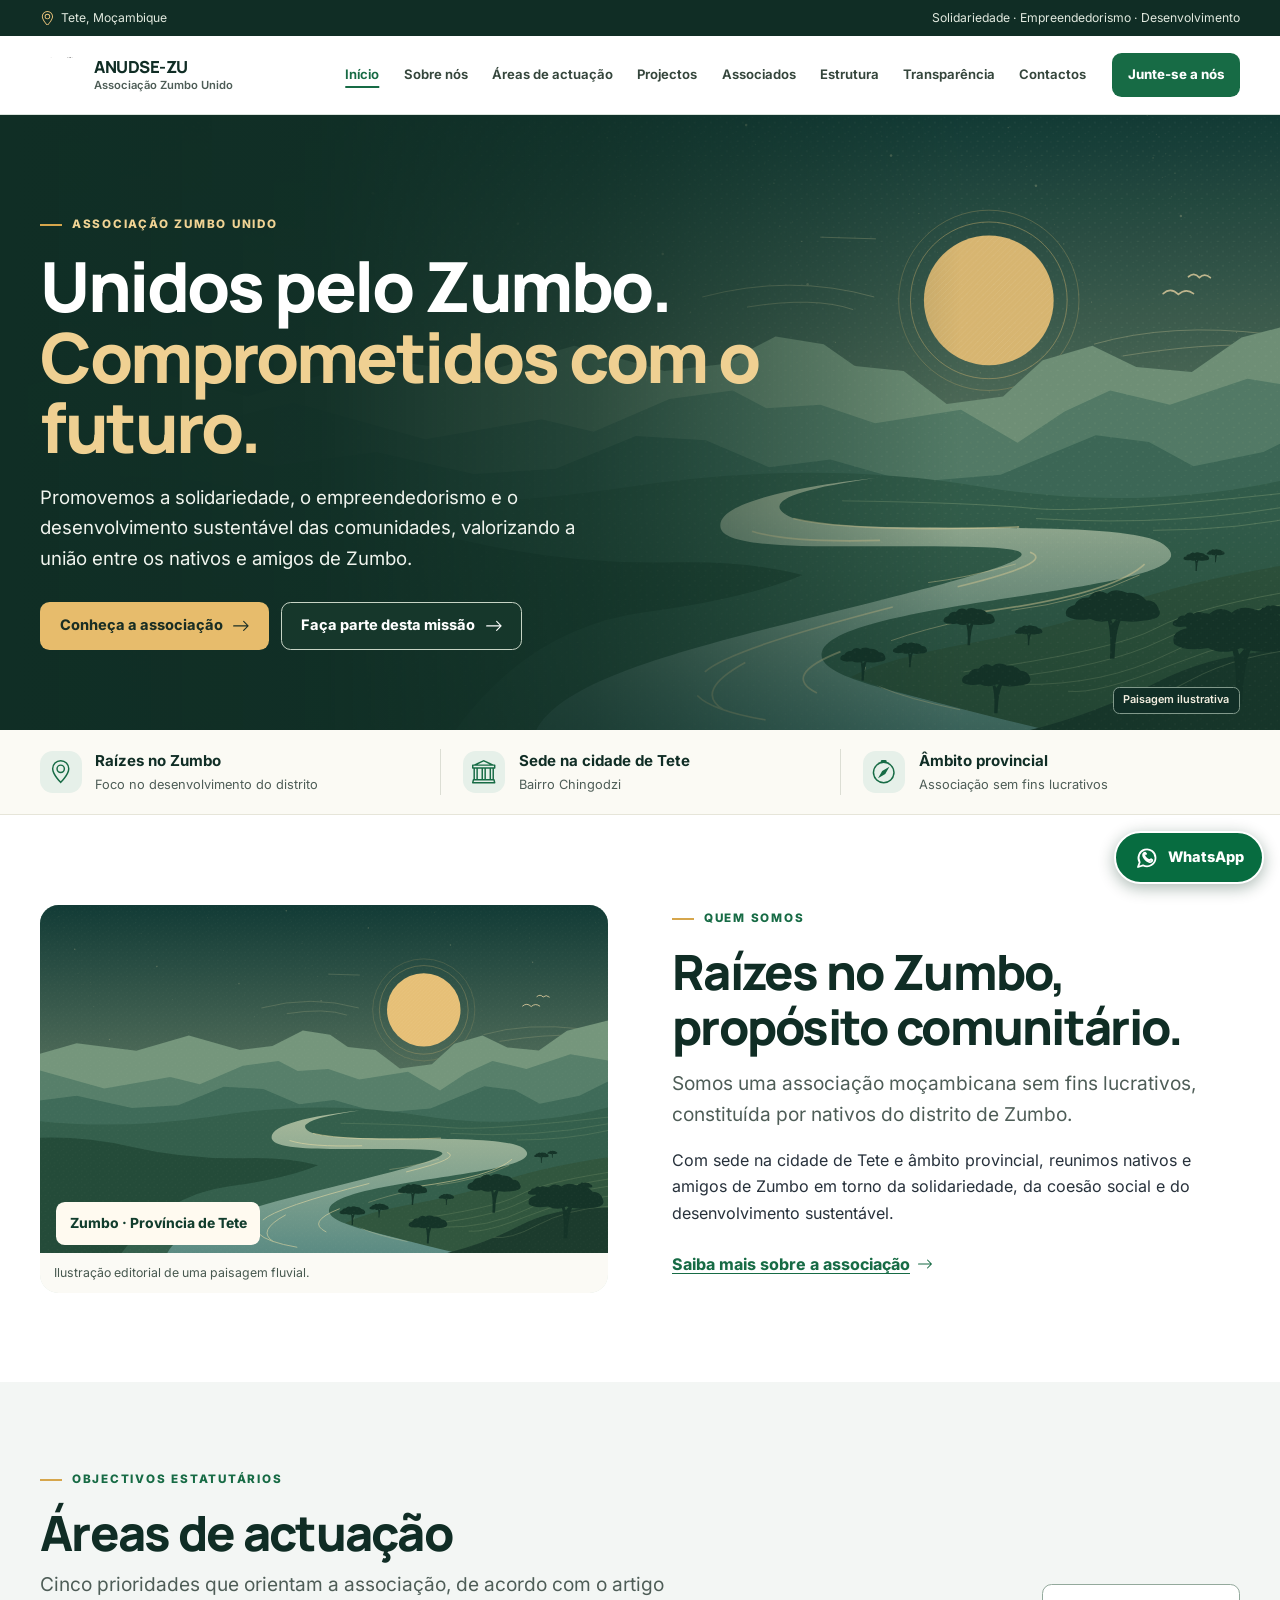
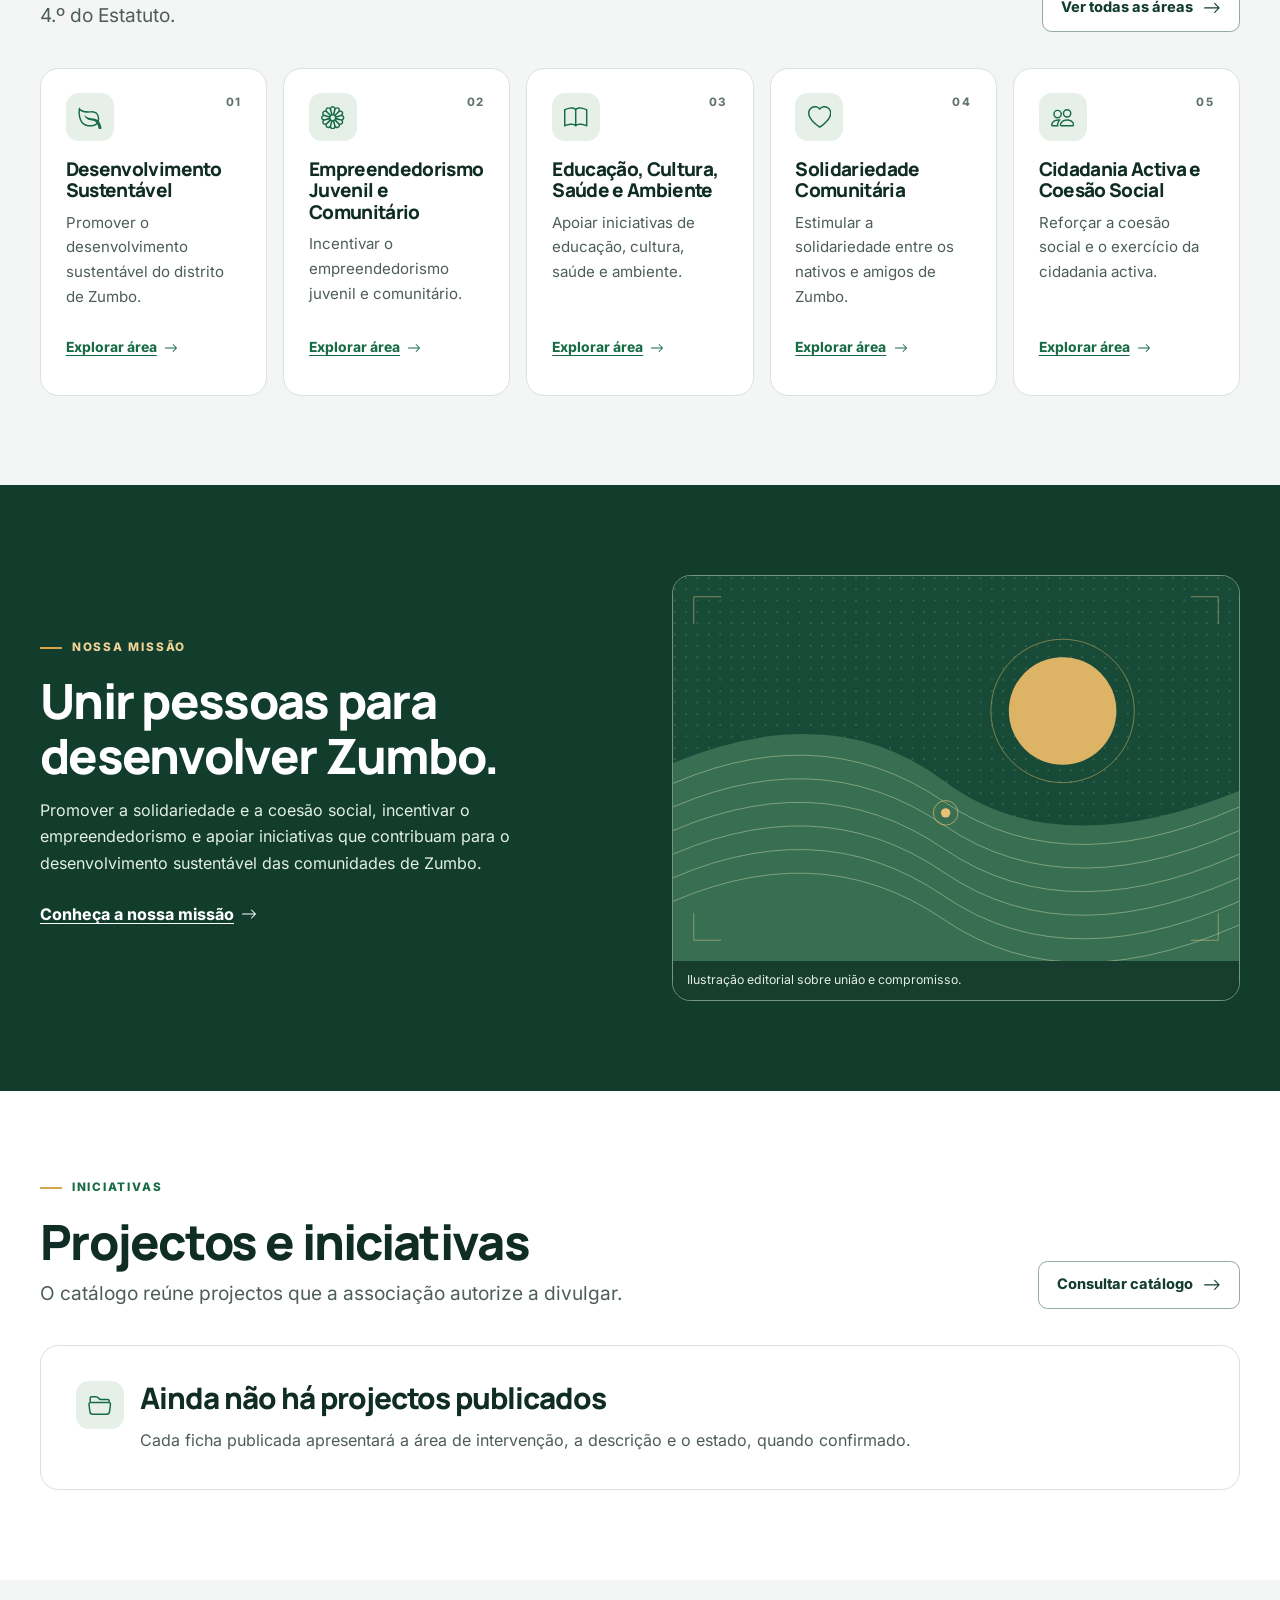
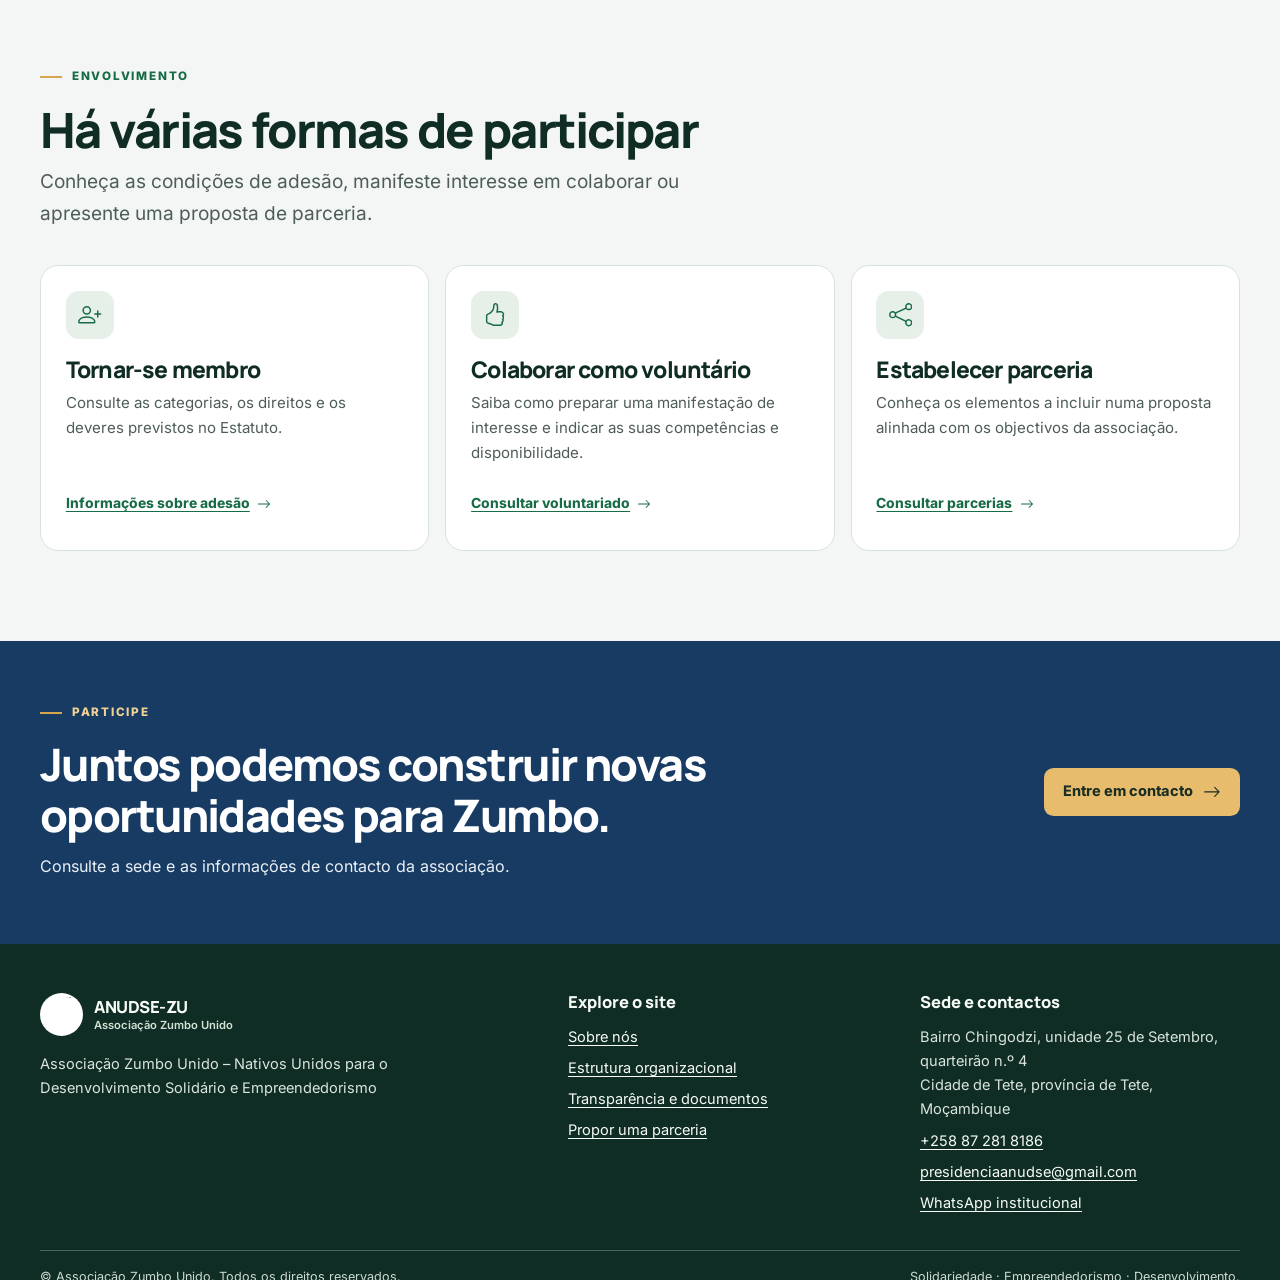
==== commit 8c887185: "feat: adiciona logótipo e contactos institucionais com WhatsApp" ====
--- a/index.html
+++ b/index.html
@@ -17,17 +17,17 @@
 <meta property="og:image:width" content="1200">
 <meta property="og:image:height" content="630">
 <meta property="og:image:alt" content="Paisagem ilustrativa com rio, colinas e sol dourado">
-<link rel="icon" type="image/svg+xml" href="assets/icons/marca.svg">
+<link rel="icon" type="image/png" href="assets/images/logotipo-anudse.png">
 <link rel="stylesheet" href="assets/css/bootstrap.min.css">
 <link rel="stylesheet" href="assets/css/site.css">
 <noscript><link rel="stylesheet" href="assets/css/no-script.css"></noscript>
 <script src="assets/js/site.js" defer></script>
-<script type="application/ld+json">{"@context":"https://schema.org","@type":"NGO","name":"Associação Zumbo Unido – Nativos Unidos para o Desenvolvimento Solidário e Empreendedorismo","alternateName":"ANUDSE-ZU","address":{"@type":"PostalAddress","streetAddress":"Bairro Chingodzi, unidade 25 de Setembro, quarteirão n.º 4","addressLocality":"Cidade de Tete","addressRegion":"Tete","addressCountry":"MZ"}}</script>
+<script type="application/ld+json">{"@context":"https://schema.org","@type":"NGO","name":"Associação Zumbo Unido – Nativos Unidos para o Desenvolvimento Solidário e Empreendedorismo","alternateName":"ANUDSE-ZU","address":{"@type":"PostalAddress","streetAddress":"Bairro Chingodzi, unidade 25 de Setembro, quarteirão n.º 4","addressLocality":"Cidade de Tete","addressRegion":"Tete","addressCountry":"MZ"},"telephone":"+258872818186","email":"presidenciaanudse@gmail.com"}</script>
 </head>
 <body>
 <a class="skip" href="#conteudo">Saltar para o conteúdo</a><div class="strap"><div class="container"><span><svg class="icon icon--bootstrap" viewBox="0 0 16 16" width="16" height="16" aria-hidden="true" focusable="false"><path d="M12.166 8.94c-.524 1.062-1.234 2.12-1.96 3.07A32 32 0 0 1 8 14.58a32 32 0 0 1-2.206-2.57c-.726-.95-1.436-2.008-1.96-3.07C3.304 7.867 3 6.862 3 6a5 5 0 0 1 10 0c0 .862-.305 1.867-.834 2.94M8 16s6-5.686 6-10A6 6 0 0 0 2 6c0 4.314 6 10 6 10"/>
   <path d="M8 8a2 2 0 1 1 0-4 2 2 0 0 1 0 4m0 1a3 3 0 1 0 0-6 3 3 0 0 0 0 6"/></svg> Tete, Moçambique</span><span class="strap-tag">Solidariedade · Empreendedorismo · Desenvolvimento</span></div></div>
-<header class="header"><div class="container nav-shell"><a class="brand" href="index.html"><img src="assets/icons/marca.svg" alt="" width="48" height="48"><span><strong>ANUDSE-ZU</strong><small>Associação Zumbo Unido</small></span></a><button type="button" class="action action--outline menu-toggle" aria-expanded="false" aria-controls="navegacao"><svg class="icon icon--bootstrap" viewBox="0 0 16 16" width="16" height="16" aria-hidden="true" focusable="false"><path fill-rule="evenodd" d="M2.5 12a.5.5 0 0 1 .5-.5h10a.5.5 0 0 1 0 1H3a.5.5 0 0 1-.5-.5m0-4a.5.5 0 0 1 .5-.5h10a.5.5 0 0 1 0 1H3a.5.5 0 0 1-.5-.5m0-4a.5.5 0 0 1 .5-.5h10a.5.5 0 0 1 0 1H3a.5.5 0 0 1-.5-.5"/></svg> Menu</button>
+<header class="header"><div class="container nav-shell"><a class="brand" href="index.html"><img src="assets/images/logotipo-anudse.png" alt="" width="48" height="48"><span><strong>ANUDSE-ZU</strong><small>Associação Zumbo Unido</small></span></a><button type="button" class="action action--outline menu-toggle" aria-expanded="false" aria-controls="navegacao"><svg class="icon icon--bootstrap" viewBox="0 0 16 16" width="16" height="16" aria-hidden="true" focusable="false"><path fill-rule="evenodd" d="M2.5 12a.5.5 0 0 1 .5-.5h10a.5.5 0 0 1 0 1H3a.5.5 0 0 1-.5-.5m0-4a.5.5 0 0 1 .5-.5h10a.5.5 0 0 1 0 1H3a.5.5 0 0 1-.5-.5m0-4a.5.5 0 0 1 .5-.5h10a.5.5 0 0 1 0 1H3a.5.5 0 0 1-.5-.5"/></svg> Menu</button>
 <nav class="site-nav" id="navegacao" aria-label="Navegação principal"><a href="index.html" aria-current="page">Início</a><a href="sobre.html">Sobre nós</a><a href="areas.html">Áreas de actuação</a><a href="projectos.html">Projectos</a><a href="associados.html">Associados</a><a href="estrutura.html">Estrutura</a><a href="transparencia.html">Transparência</a><a href="contactos.html">Contactos</a><a class="action action--green" href="associados.html#adesao">Junte-se a nós</a></nav></div></header>
 <main id="conteudo" tabindex="-1">
 
@@ -99,6 +99,7 @@
 </section>
 <section class="section section--compact cta"><div class="container"><div><p class="kicker">Participe</p><h2>Juntos podemos construir novas oportunidades para Zumbo.</h2><p>Consulte a sede e as informações de contacto da associação.</p></div><a class="action action--gold" href="contactos.html">Entre em contacto<svg class="icon icon--bootstrap" viewBox="0 0 16 16" width="16" height="16" aria-hidden="true" focusable="false"><path fill-rule="evenodd" d="M1 8a.5.5 0 0 1 .5-.5h11.793l-3.147-3.146a.5.5 0 0 1 .708-.708l4 4a.5.5 0 0 1 0 .708l-4 4a.5.5 0 0 1-.708-.708L13.293 8.5H1.5A.5.5 0 0 1 1 8"/></svg></a></div></section>
 </main>
-<footer class="footer"><div class="container"><div class="footer-grid"><div><a class="brand" href="index.html"><img src="assets/icons/marca.svg" alt="" width="48" height="48"><span><strong>ANUDSE-ZU</strong><small>Associação Zumbo Unido</small></span></a><p class="full-name">Associação Zumbo Unido – Nativos Unidos para o Desenvolvimento Solidário e Empreendedorismo</p></div><div><h2>Explore o site</h2><ul><li><a href="sobre.html">Sobre nós</a></li><li><a href="estrutura.html">Estrutura organizacional</a></li><li><a href="transparencia.html">Transparência e documentos</a></li><li><a href="contactos.html#parcerias">Propor uma parceria</a></li></ul></div><div><h2>Sede e contactos</h2><address>Bairro Chingodzi, unidade 25 de Setembro, quarteirão n.º 4<br>Cidade de Tete, província de Tete, Moçambique</address><p class="mt-2"><a href="contactos.html">Consultar contactos institucionais</a></p></div></div><div class="footer-meta"><span>© Associação Zumbo Unido. Todos os direitos reservados.</span><span>Marca gráfica provisória, sujeita a aprovação.</span></div></div></footer>
+<footer class="footer"><div class="container"><div class="footer-grid"><div><a class="brand" href="index.html"><img src="assets/images/logotipo-anudse.png" alt="" width="48" height="48"><span><strong>ANUDSE-ZU</strong><small>Associação Zumbo Unido</small></span></a><p class="full-name">Associação Zumbo Unido – Nativos Unidos para o Desenvolvimento Solidário e Empreendedorismo</p></div><div><h2>Explore o site</h2><ul><li><a href="sobre.html">Sobre nós</a></li><li><a href="estrutura.html">Estrutura organizacional</a></li><li><a href="transparencia.html">Transparência e documentos</a></li><li><a href="contactos.html#parcerias">Propor uma parceria</a></li></ul></div><div><h2>Sede e contactos</h2><address>Bairro Chingodzi, unidade 25 de Setembro, quarteirão n.º 4<br>Cidade de Tete, província de Tete, Moçambique</address><p class="mt-2 footer-contacts"><a href="tel:+258872818186">+258 87 281 8186</a><a href="mailto:presidenciaanudse@gmail.com">presidenciaanudse@gmail.com</a><a href="https://wa.me/258872818186" target="_blank" rel="noopener noreferrer">WhatsApp institucional</a></p></div></div><div class="footer-meta"><span>© Associação Zumbo Unido. Todos os direitos reservados.</span><span>Solidariedade · Empreendedorismo · Desenvolvimento.</span></div></div></footer>
+<a class="whatsapp-float" href="https://wa.me/258872818186" target="_blank" rel="noopener noreferrer" aria-label="Conversar com a ANUDSE-ZU pelo WhatsApp (abre nova janela)"><svg viewBox="0 0 24 24" width="24" height="24" fill="none" stroke="currentColor" stroke-width="1.8" stroke-linejoin="round" stroke-linecap="round" aria-hidden="true"><path d="M20.5 11.7a8.5 8.5 0 0 1-12.5 7.6L3 21l1.7-4.8A8.5 8.5 0 1 1 20.5 11.7Z"/><path d="M9 8c.3 3.1 3 5.8 6 6.1l1.1-1 1.3 1.1c-.2 1.4-1.6 2.2-3.2 1.7a11 11 0 0 1-6-6.1C7.8 8.2 8.6 6.8 10 6.6l1.1 1.3Z"/></svg><span>WhatsApp</span></a>
 </body>
 </html>
--- a/assets/css/site.css
+++ b/assets/css/site.css
@@ -234,4 +234,13 @@
 }
 @media (prefers-reduced-motion:reduce) {
   *,*::before,*::after { scroll-behavior:auto !important; animation:none !important; transition:none !important; }
-}+}
+/* Identidade institucional e contactos públicos */
+.brand img { object-fit:contain; background:#fff; border-radius:50%; padding:.1rem; }
+.footer-contacts { display:grid; justify-items:start; gap:.45rem; overflow-wrap:anywhere; }
+.footer-contacts a { text-underline-offset:.18em; }
+.contact-whatsapp { margin:1.4rem 0 0; }
+.whatsapp-float { position:fixed; right:max(1rem,env(safe-area-inset-right)); bottom:max(1rem,env(safe-area-inset-bottom)); z-index:40; display:inline-flex; align-items:center; justify-content:center; gap:.55rem; min-height:3.3rem; padding:.7rem 1.15rem; border:2px solid #fff; border-radius:100px; background:#076c40; color:#fff; font:800 .91rem/1.2 var(--body); text-decoration:none; box-shadow:0 4px 16px #062d1a55; }
+.whatsapp-float:hover,.whatsapp-float:focus-visible { background:#08482f; color:#fff; text-decoration:none; }
+.whatsapp-float:focus-visible { outline:3px solid #e7bc6c; outline-offset:3px; }
+@media (max-width:490px) { .whatsapp-float { right:max(.7rem,env(safe-area-inset-right)); bottom:max(.7rem,env(safe-area-inset-bottom)); min-height:3rem; padding:.55rem .85rem; font-size:.82rem; } }
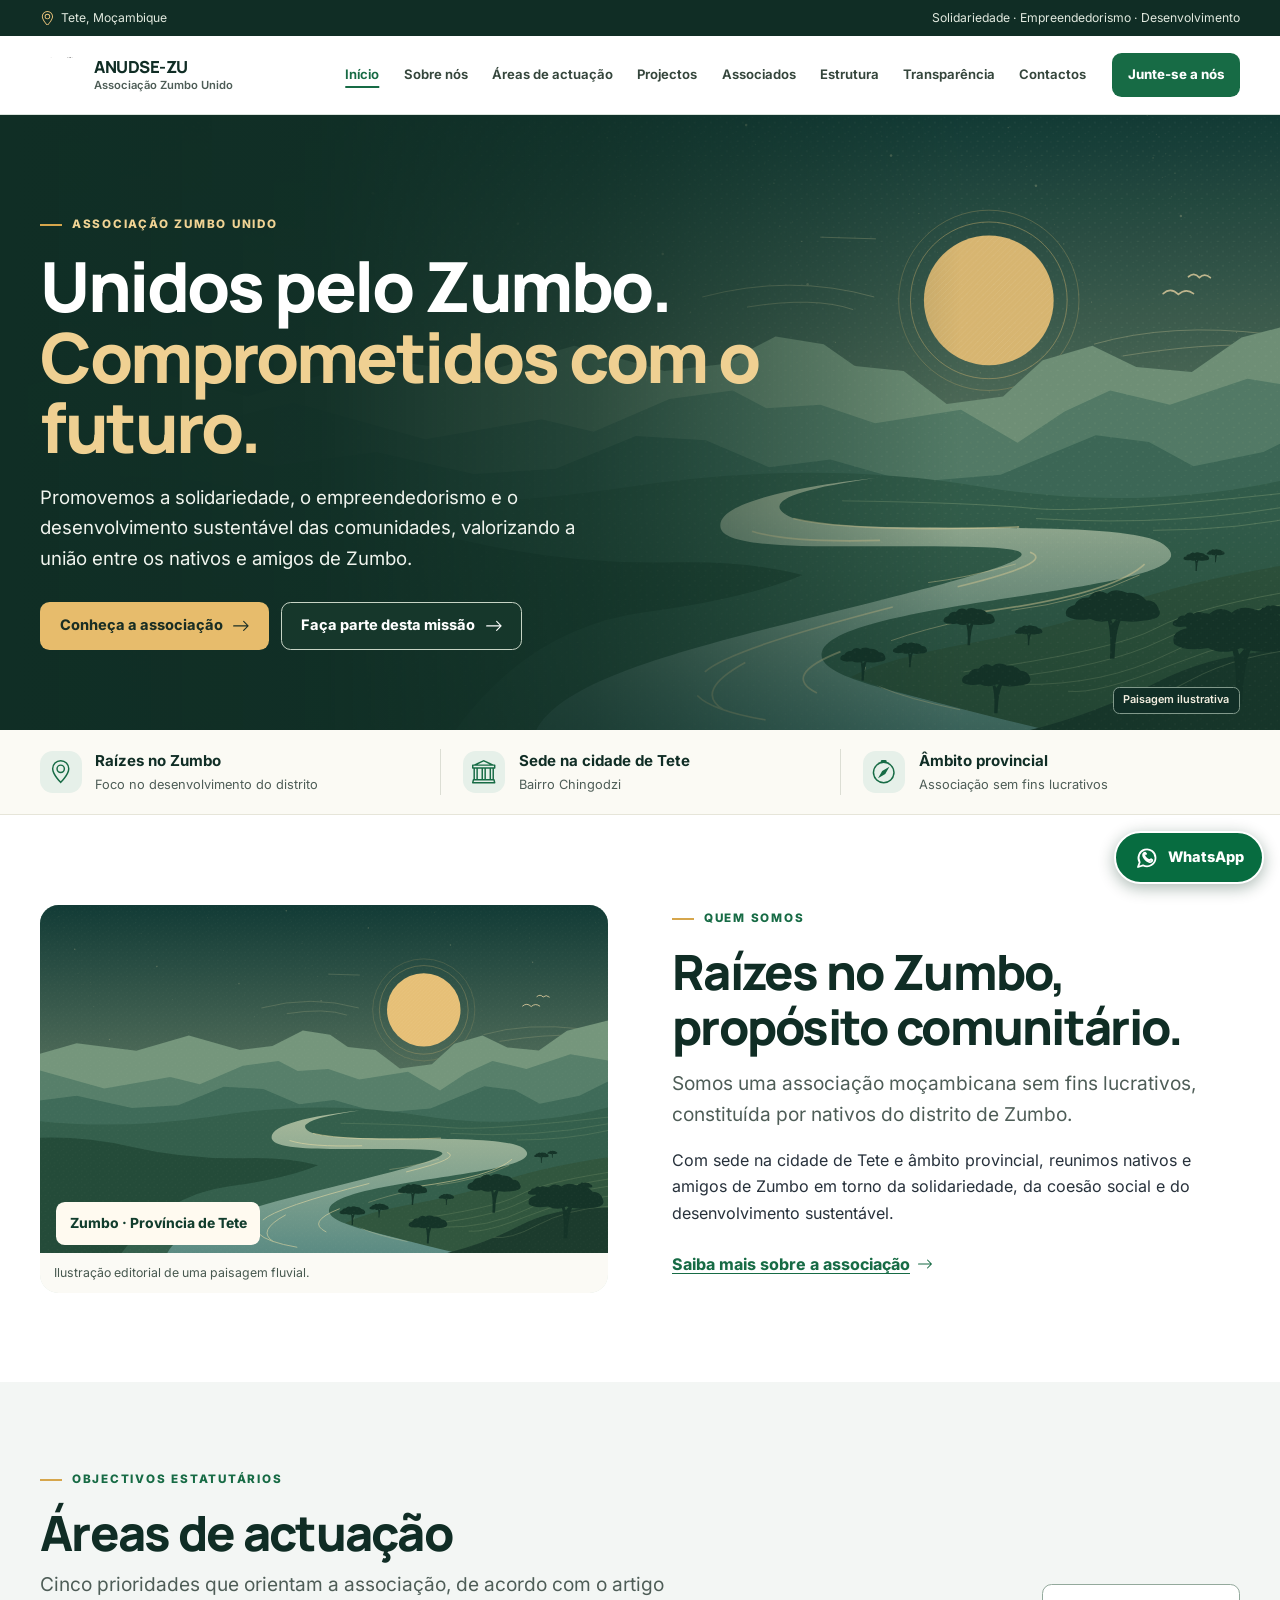
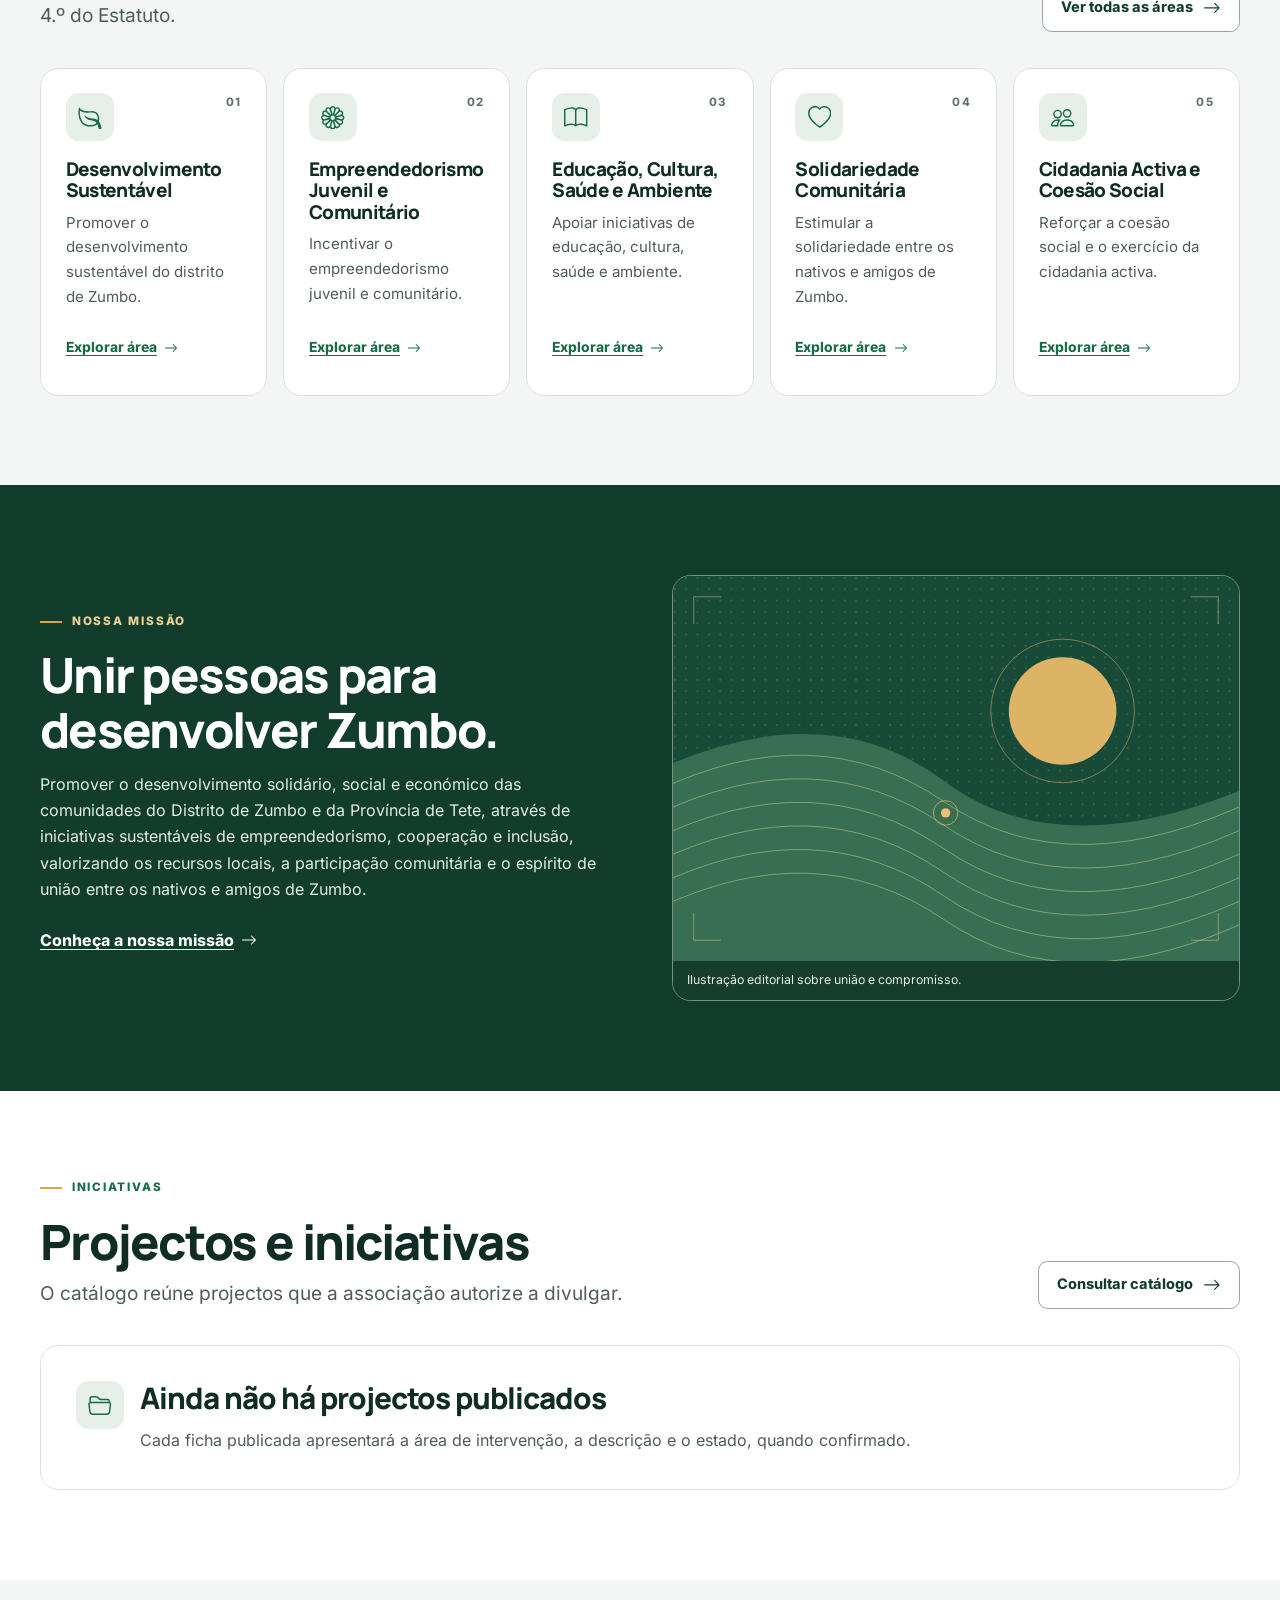
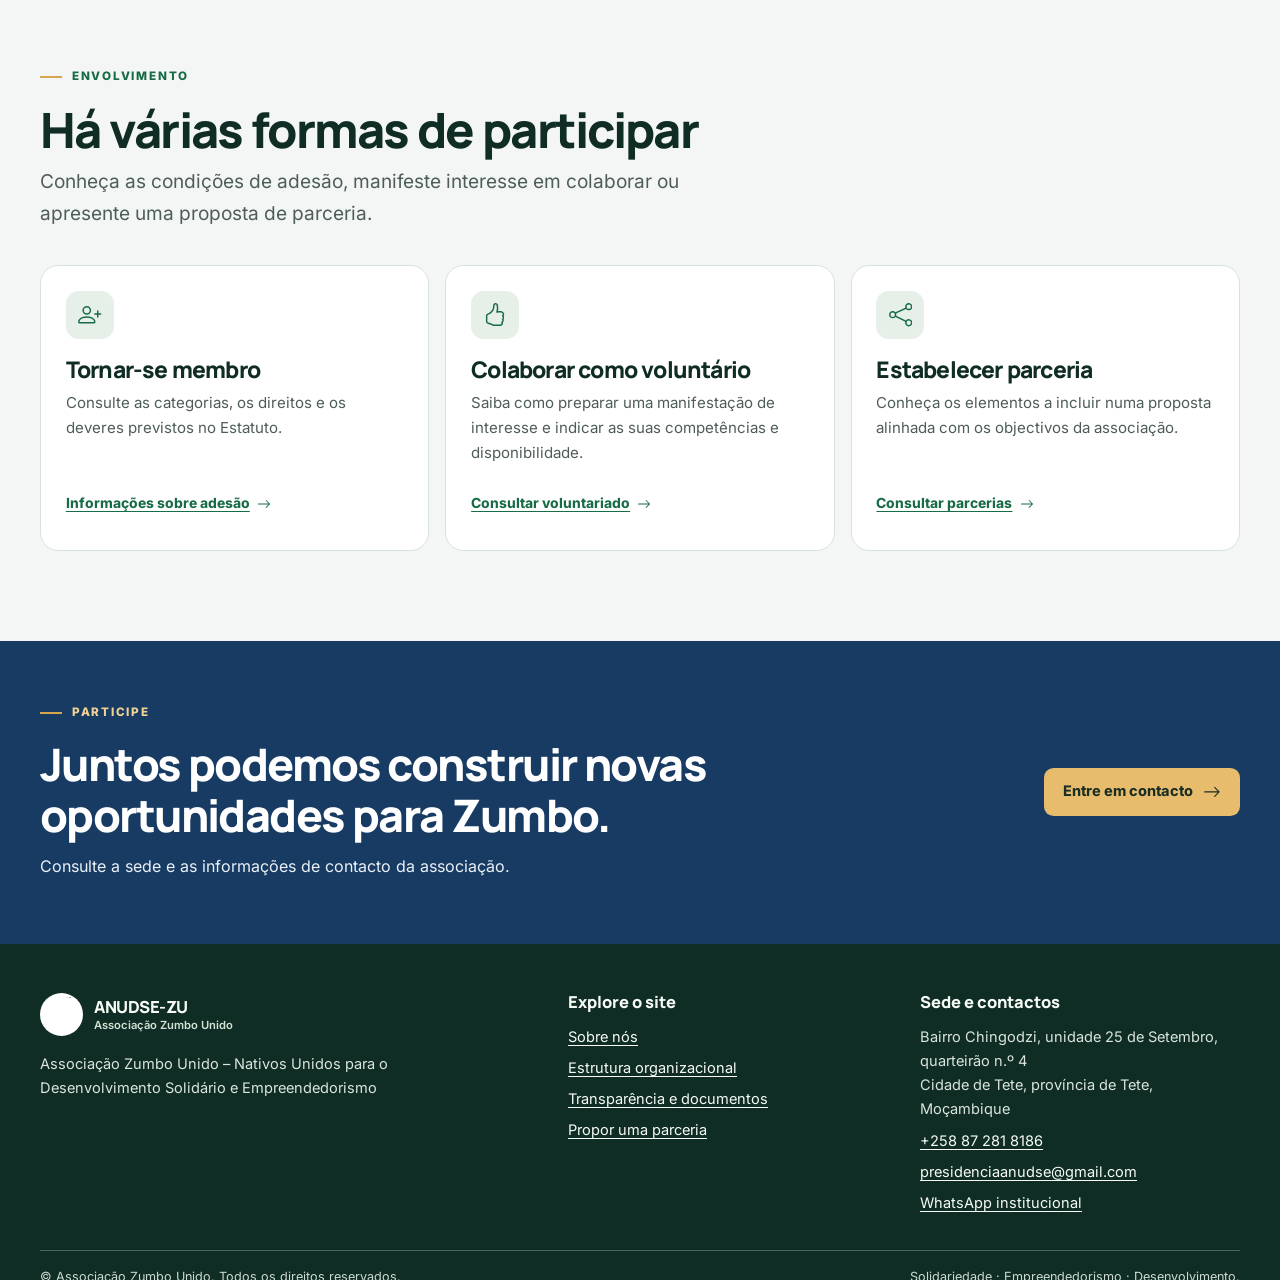
==== commit 11f3eba4: "content: alinha missão, visão e valores ao documento institucional" ====
--- a/index.html
+++ b/index.html
@@ -74,7 +74,7 @@
 <section class="section dark-section" aria-labelledby="missao">
   <div class="container split">
     <div><p class="kicker">Nossa missão</p><h2 id="missao">Unir pessoas para desenvolver Zumbo.</h2>
-      <p>Promover a solidariedade e a coesão social, incentivar o empreendedorismo e apoiar iniciativas que contribuam para o desenvolvimento sustentável das comunidades de Zumbo.</p>
+      <p>Promover o desenvolvimento solidário, social e económico das comunidades do Distrito de Zumbo e da Província de Tete, através de iniciativas sustentáveis de empreendedorismo, cooperação e inclusão, valorizando os recursos locais, a participação comunitária e o espírito de união entre os nativos e amigos de Zumbo.</p>
       <a class="text-link" href="sobre.html#missao">Conheça a nossa missão<svg class="icon icon--bootstrap" viewBox="0 0 16 16" width="16" height="16" aria-hidden="true" focusable="false"><path fill-rule="evenodd" d="M1 8a.5.5 0 0 1 .5-.5h11.793l-3.147-3.146a.5.5 0 0 1 .708-.708l4 4a.5.5 0 0 1 0 .708l-4 4a.5.5 0 0 1-.708-.708L13.293 8.5H1.5A.5.5 0 0 1 1 8"/></svg></a>
     </div>
     <figure class="image-frame mission-art"><img src="assets/images/confluencia.svg" width="600" height="408" alt="" loading="lazy" decoding="async"><figcaption>Ilustração editorial sobre união e compromisso.</figcaption></figure>
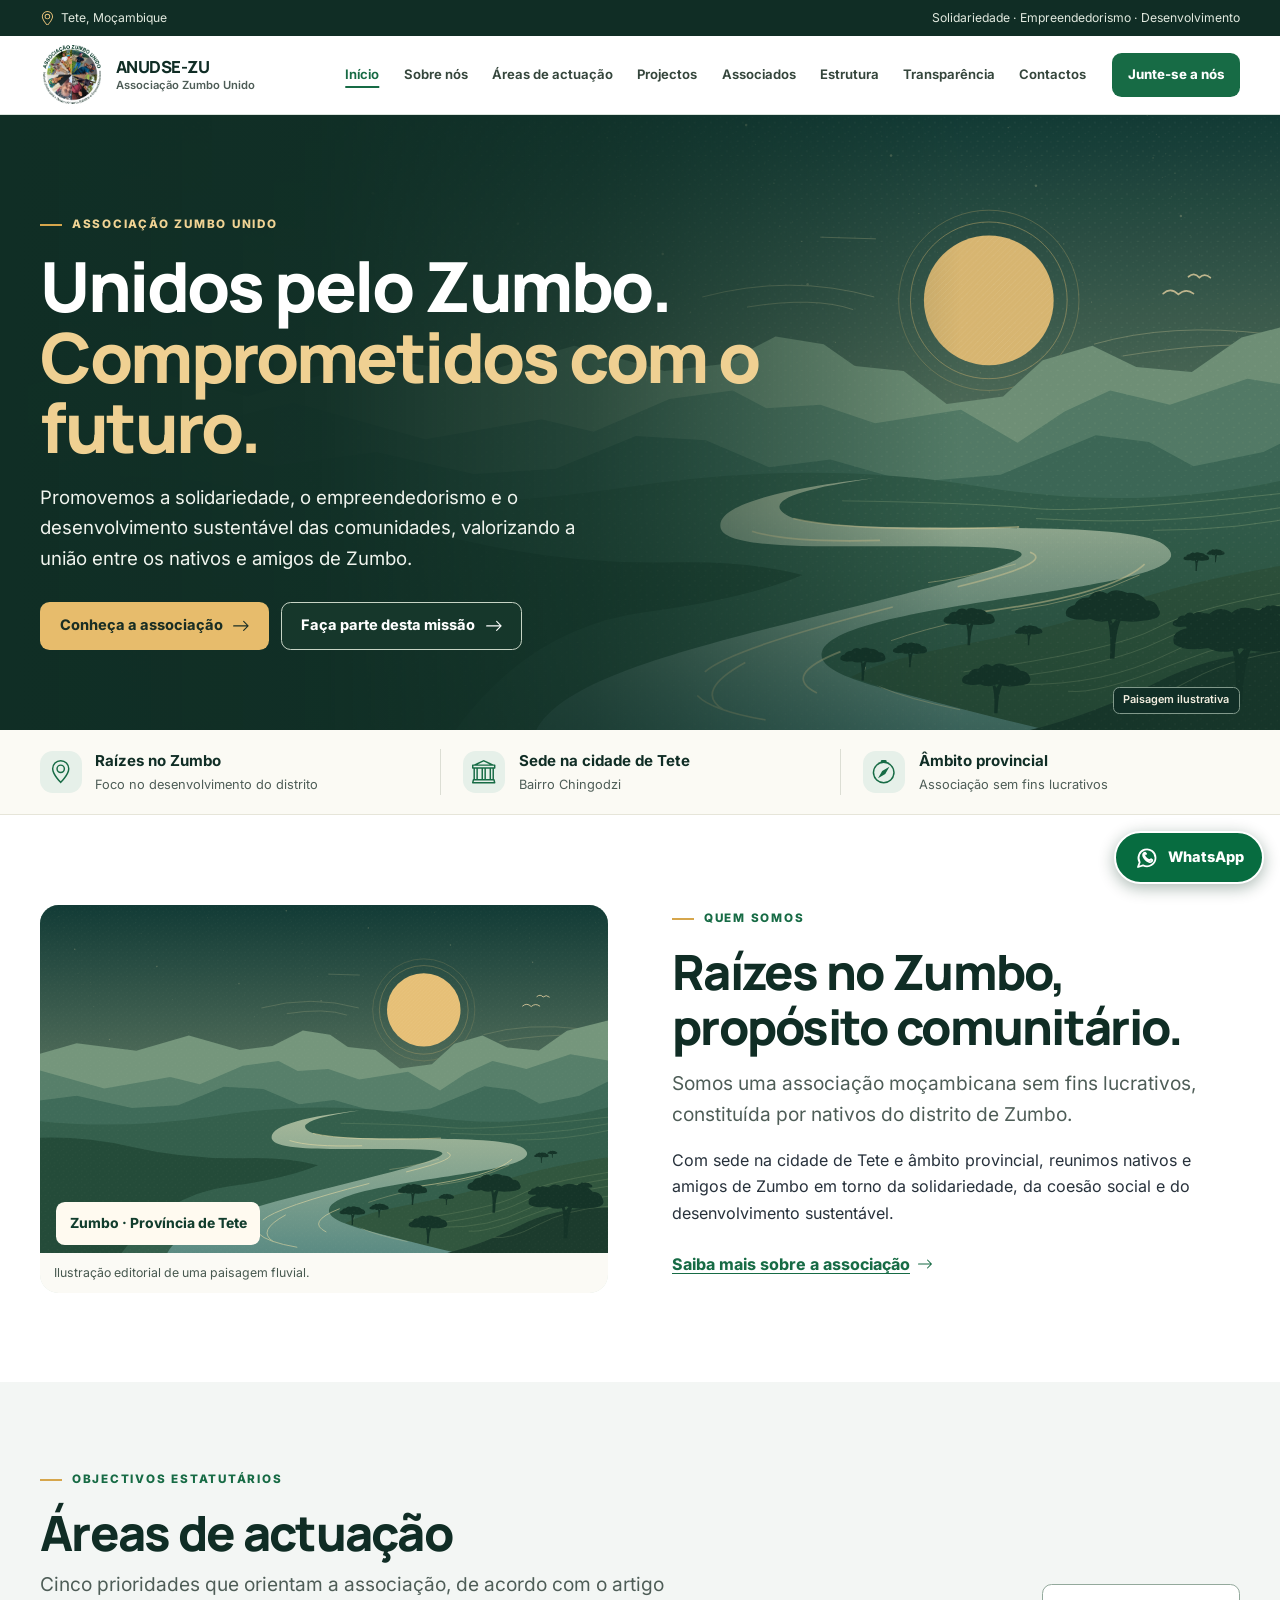
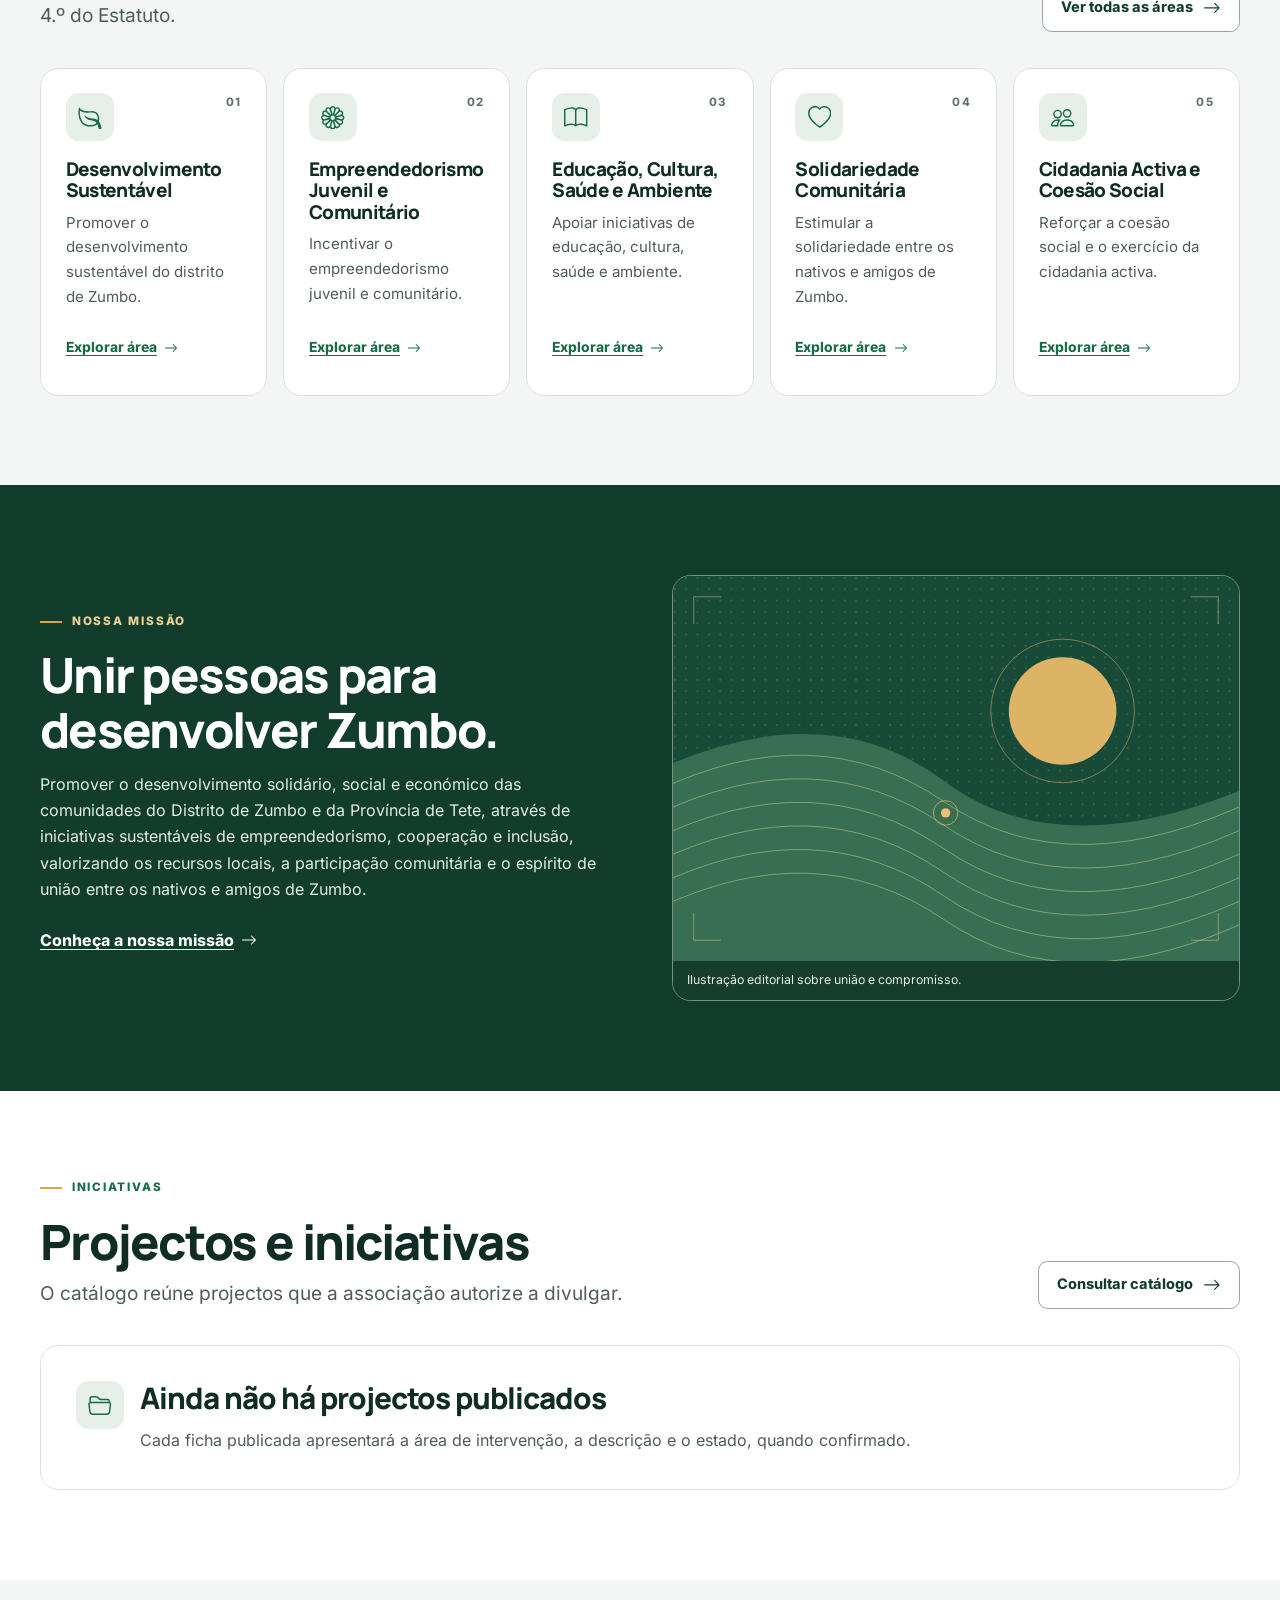
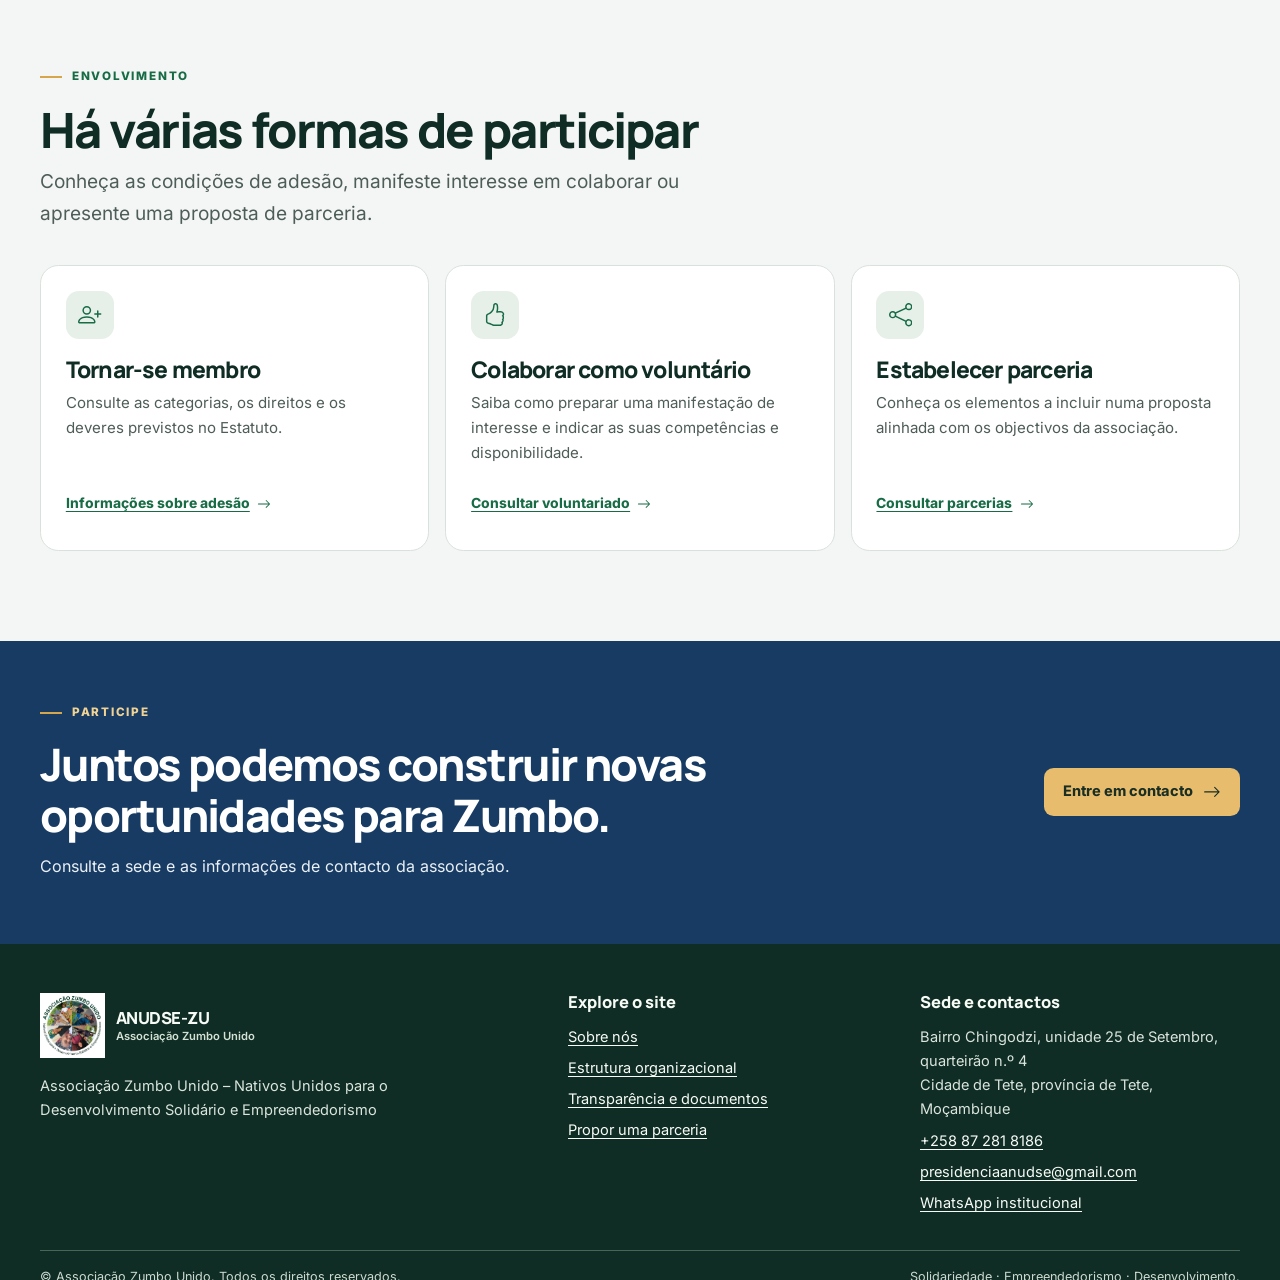
==== commit cb019461: "chore: actualiza logotipo e favicon oficiais da ANUDSE-ZU" ====
--- a/index.html
+++ b/index.html
@@ -17,7 +17,10 @@
 <meta property="og:image:width" content="1200">
 <meta property="og:image:height" content="630">
 <meta property="og:image:alt" content="Paisagem ilustrativa com rio, colinas e sol dourado">
-<link rel="icon" type="image/png" href="assets/images/logotipo-anudse.png">
+<link rel="icon" type="image/x-icon" href="assets/icons/favicon.ico">
+<link rel="icon" type="image/png" sizes="32x32" href="assets/icons/favicon-32x32.png">
+<link rel="icon" type="image/png" sizes="16x16" href="assets/icons/favicon-16x16.png">
+<link rel="apple-touch-icon" sizes="180x180" href="assets/icons/apple-touch-icon.png">
 <link rel="stylesheet" href="assets/css/bootstrap.min.css">
 <link rel="stylesheet" href="assets/css/site.css">
 <noscript><link rel="stylesheet" href="assets/css/no-script.css"></noscript>
@@ -27,7 +30,7 @@
 <body>
 <a class="skip" href="#conteudo">Saltar para o conteúdo</a><div class="strap"><div class="container"><span><svg class="icon icon--bootstrap" viewBox="0 0 16 16" width="16" height="16" aria-hidden="true" focusable="false"><path d="M12.166 8.94c-.524 1.062-1.234 2.12-1.96 3.07A32 32 0 0 1 8 14.58a32 32 0 0 1-2.206-2.57c-.726-.95-1.436-2.008-1.96-3.07C3.304 7.867 3 6.862 3 6a5 5 0 0 1 10 0c0 .862-.305 1.867-.834 2.94M8 16s6-5.686 6-10A6 6 0 0 0 2 6c0 4.314 6 10 6 10"/>
   <path d="M8 8a2 2 0 1 1 0-4 2 2 0 0 1 0 4m0 1a3 3 0 1 0 0-6 3 3 0 0 0 0 6"/></svg> Tete, Moçambique</span><span class="strap-tag">Solidariedade · Empreendedorismo · Desenvolvimento</span></div></div>
-<header class="header"><div class="container nav-shell"><a class="brand" href="index.html"><img src="assets/images/logotipo-anudse.png" alt="" width="48" height="48"><span><strong>ANUDSE-ZU</strong><small>Associação Zumbo Unido</small></span></a><button type="button" class="action action--outline menu-toggle" aria-expanded="false" aria-controls="navegacao"><svg class="icon icon--bootstrap" viewBox="0 0 16 16" width="16" height="16" aria-hidden="true" focusable="false"><path fill-rule="evenodd" d="M2.5 12a.5.5 0 0 1 .5-.5h10a.5.5 0 0 1 0 1H3a.5.5 0 0 1-.5-.5m0-4a.5.5 0 0 1 .5-.5h10a.5.5 0 0 1 0 1H3a.5.5 0 0 1-.5-.5m0-4a.5.5 0 0 1 .5-.5h10a.5.5 0 0 1 0 1H3a.5.5 0 0 1-.5-.5"/></svg> Menu</button>
+<header class="header"><div class="container nav-shell"><a class="brand" href="index.html"><img src="assets/images/logotipo-oficial-anudse-zu.webp" alt="" width="318" height="320"><span><strong>ANUDSE-ZU</strong><small>Associação Zumbo Unido</small></span></a><button type="button" class="action action--outline menu-toggle" aria-expanded="false" aria-controls="navegacao"><svg class="icon icon--bootstrap" viewBox="0 0 16 16" width="16" height="16" aria-hidden="true" focusable="false"><path fill-rule="evenodd" d="M2.5 12a.5.5 0 0 1 .5-.5h10a.5.5 0 0 1 0 1H3a.5.5 0 0 1-.5-.5m0-4a.5.5 0 0 1 .5-.5h10a.5.5 0 0 1 0 1H3a.5.5 0 0 1-.5-.5m0-4a.5.5 0 0 1 .5-.5h10a.5.5 0 0 1 0 1H3a.5.5 0 0 1-.5-.5"/></svg> Menu</button>
 <nav class="site-nav" id="navegacao" aria-label="Navegação principal"><a href="index.html" aria-current="page">Início</a><a href="sobre.html">Sobre nós</a><a href="areas.html">Áreas de actuação</a><a href="projectos.html">Projectos</a><a href="associados.html">Associados</a><a href="estrutura.html">Estrutura</a><a href="transparencia.html">Transparência</a><a href="contactos.html">Contactos</a><a class="action action--green" href="associados.html#adesao">Junte-se a nós</a></nav></div></header>
 <main id="conteudo" tabindex="-1">
 
@@ -99,7 +102,7 @@
 </section>
 <section class="section section--compact cta"><div class="container"><div><p class="kicker">Participe</p><h2>Juntos podemos construir novas oportunidades para Zumbo.</h2><p>Consulte a sede e as informações de contacto da associação.</p></div><a class="action action--gold" href="contactos.html">Entre em contacto<svg class="icon icon--bootstrap" viewBox="0 0 16 16" width="16" height="16" aria-hidden="true" focusable="false"><path fill-rule="evenodd" d="M1 8a.5.5 0 0 1 .5-.5h11.793l-3.147-3.146a.5.5 0 0 1 .708-.708l4 4a.5.5 0 0 1 0 .708l-4 4a.5.5 0 0 1-.708-.708L13.293 8.5H1.5A.5.5 0 0 1 1 8"/></svg></a></div></section>
 </main>
-<footer class="footer"><div class="container"><div class="footer-grid"><div><a class="brand" href="index.html"><img src="assets/images/logotipo-anudse.png" alt="" width="48" height="48"><span><strong>ANUDSE-ZU</strong><small>Associação Zumbo Unido</small></span></a><p class="full-name">Associação Zumbo Unido – Nativos Unidos para o Desenvolvimento Solidário e Empreendedorismo</p></div><div><h2>Explore o site</h2><ul><li><a href="sobre.html">Sobre nós</a></li><li><a href="estrutura.html">Estrutura organizacional</a></li><li><a href="transparencia.html">Transparência e documentos</a></li><li><a href="contactos.html#parcerias">Propor uma parceria</a></li></ul></div><div><h2>Sede e contactos</h2><address>Bairro Chingodzi, unidade 25 de Setembro, quarteirão n.º 4<br>Cidade de Tete, província de Tete, Moçambique</address><p class="mt-2 footer-contacts"><a href="tel:+258872818186">+258 87 281 8186</a><a href="mailto:presidenciaanudse@gmail.com">presidenciaanudse@gmail.com</a><a href="https://wa.me/258872818186" target="_blank" rel="noopener noreferrer">WhatsApp institucional</a></p></div></div><div class="footer-meta"><span>© Associação Zumbo Unido. Todos os direitos reservados.</span><span>Solidariedade · Empreendedorismo · Desenvolvimento.</span></div></div></footer>
+<footer class="footer"><div class="container"><div class="footer-grid"><div><a class="brand" href="index.html"><img src="assets/images/logotipo-oficial-anudse-zu.webp" alt="" width="318" height="320"><span><strong>ANUDSE-ZU</strong><small>Associação Zumbo Unido</small></span></a><p class="full-name">Associação Zumbo Unido – Nativos Unidos para o Desenvolvimento Solidário e Empreendedorismo</p></div><div><h2>Explore o site</h2><ul><li><a href="sobre.html">Sobre nós</a></li><li><a href="estrutura.html">Estrutura organizacional</a></li><li><a href="transparencia.html">Transparência e documentos</a></li><li><a href="contactos.html#parcerias">Propor uma parceria</a></li></ul></div><div><h2>Sede e contactos</h2><address>Bairro Chingodzi, unidade 25 de Setembro, quarteirão n.º 4<br>Cidade de Tete, província de Tete, Moçambique</address><p class="mt-2 footer-contacts"><a href="tel:+258872818186">+258 87 281 8186</a><a href="mailto:presidenciaanudse@gmail.com">presidenciaanudse@gmail.com</a><a href="https://wa.me/258872818186" target="_blank" rel="noopener noreferrer">WhatsApp institucional</a></p></div></div><div class="footer-meta"><span>© Associação Zumbo Unido. Todos os direitos reservados.</span><span>Solidariedade · Empreendedorismo · Desenvolvimento.</span></div></div></footer>
 <a class="whatsapp-float" href="https://wa.me/258872818186" target="_blank" rel="noopener noreferrer" aria-label="Conversar com a ANUDSE-ZU pelo WhatsApp (abre nova janela)"><svg viewBox="0 0 24 24" width="24" height="24" fill="none" stroke="currentColor" stroke-width="1.8" stroke-linejoin="round" stroke-linecap="round" aria-hidden="true"><path d="M20.5 11.7a8.5 8.5 0 0 1-12.5 7.6L3 21l1.7-4.8A8.5 8.5 0 1 1 20.5 11.7Z"/><path d="M9 8c.3 3.1 3 5.8 6 6.1l1.1-1 1.3 1.1c-.2 1.4-1.6 2.2-3.2 1.7a11 11 0 0 1-6-6.1C7.8 8.2 8.6 6.8 10 6.6l1.1 1.3Z"/></svg><span>WhatsApp</span></a>
 </body>
 </html>
--- a/assets/css/site.css
+++ b/assets/css/site.css
@@ -68,7 +68,7 @@
 .nav-shell { min-height:4.85rem; display:flex; align-items:center; justify-content:space-between; gap:1.2rem; }
 .brand { color:var(--forest-deep); display:inline-flex; gap:.7rem; align-items:center; text-decoration:none; flex:none; line-height:1.05; }
 .brand:hover { color:var(--green); }
-.brand img { flex:none; width:2.7rem; height:2.7rem; }
+.brand img { flex:none; width:clamp(3.5rem, 3rem + 1.3vw, 4.5rem); height:auto; object-fit:contain; background:#fff; padding:.2rem; }
 .brand strong { display:block; font:850 1.04rem/1.1 var(--heading); letter-spacing:-.03em; }
 .brand small { display:block; margin-top:.25rem; font-size:.7rem; font-weight:600; color:var(--muted); }
 .site-nav { display:flex; gap:clamp(.15rem,.75vw,.7rem); align-items:center; }
@@ -223,6 +223,8 @@
   .container { width:calc(100% - 2rem); }
   .strap .container { justify-content:start; }
   .strap .strap-tag { display:none; }
+  .nav-shell .brand { flex:1 1 0; min-width:0; gap:.55rem; }
+  .nav-shell .menu-toggle { flex:none; }
   .cards,.cards--five,.form-grid { grid-template-columns:1fr; }
   .fact-list { grid-template-columns:1fr; padding-block:.55rem; }
   .fact-list li,.fact-list li:first-child { flex-direction:row; align-items:center; gap:.75rem; padding:.55rem 0; }
@@ -236,7 +238,6 @@
   *,*::before,*::after { scroll-behavior:auto !important; animation:none !important; transition:none !important; }
 }
 /* Identidade institucional e contactos públicos */
-.brand img { object-fit:contain; background:#fff; border-radius:50%; padding:.1rem; }
 .footer-contacts { display:grid; justify-items:start; gap:.45rem; overflow-wrap:anywhere; }
 .footer-contacts a { text-underline-offset:.18em; }
 .contact-whatsapp { margin:1.4rem 0 0; }
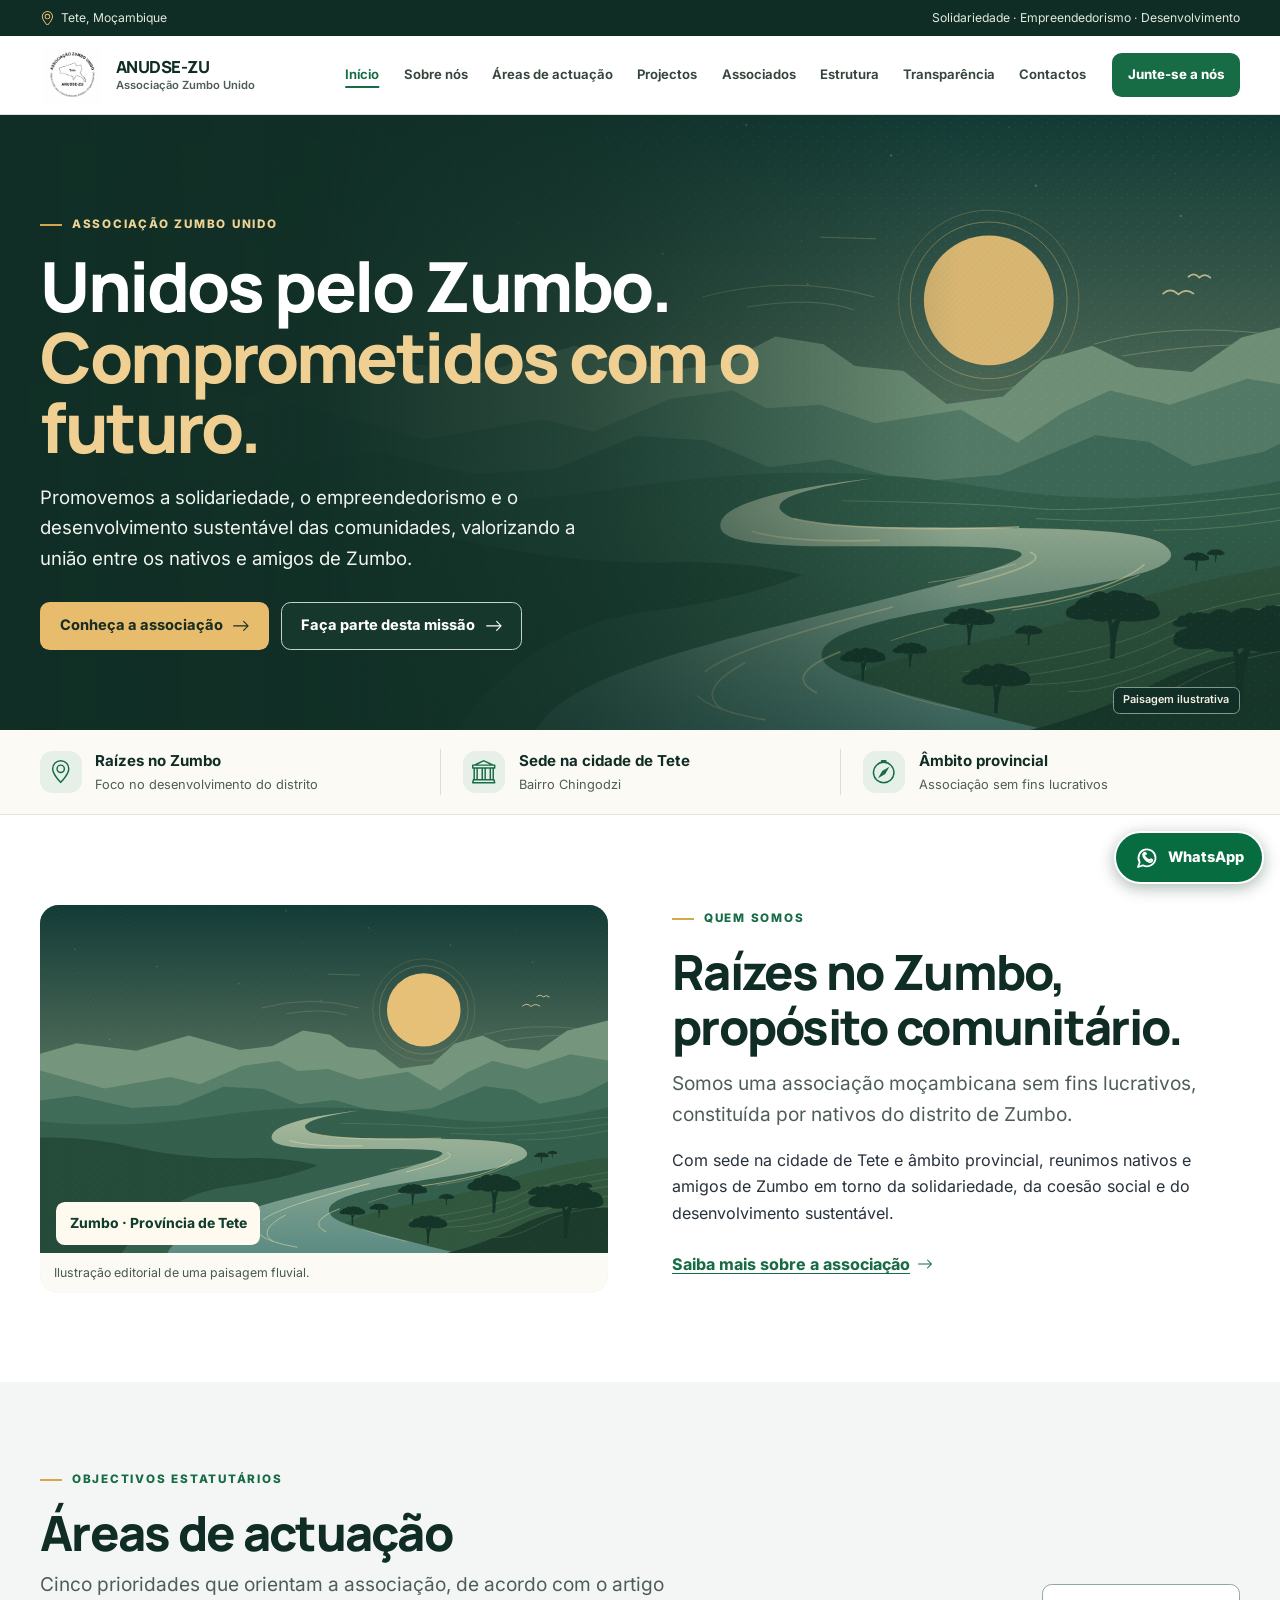
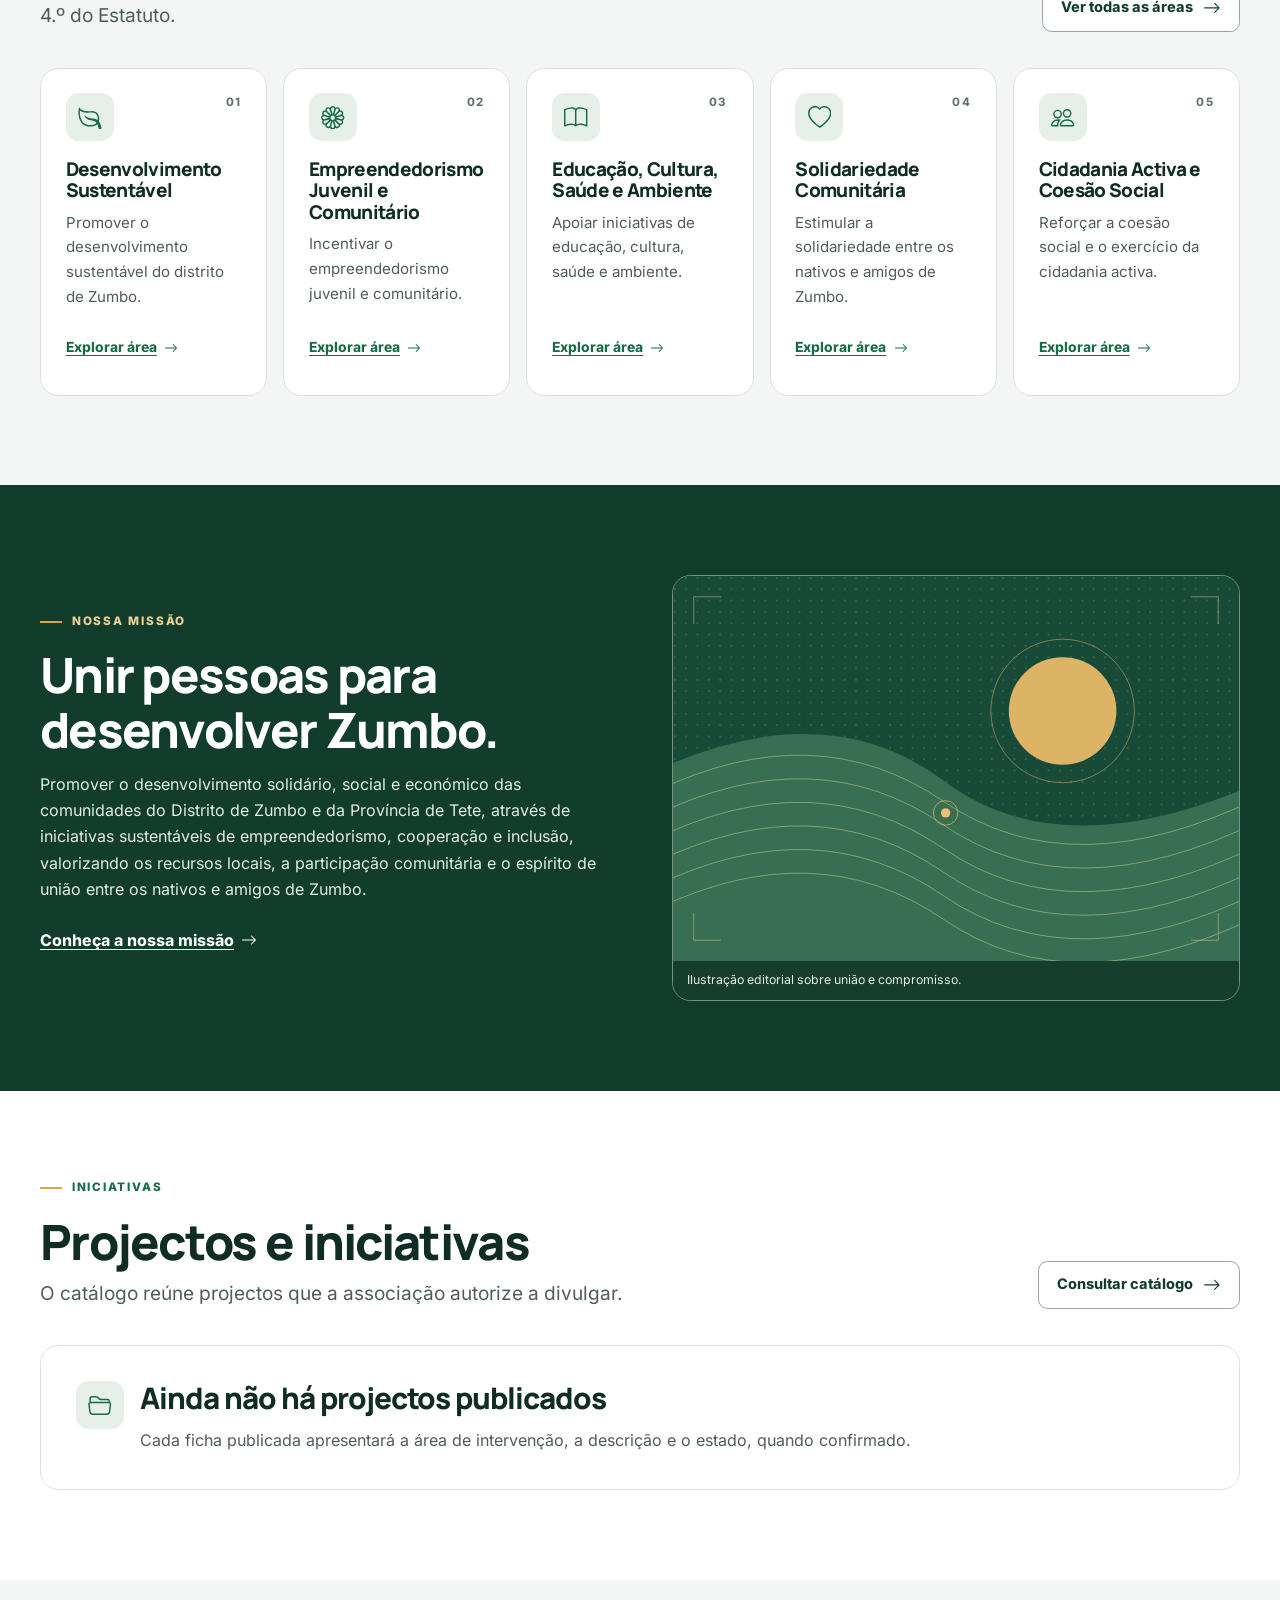
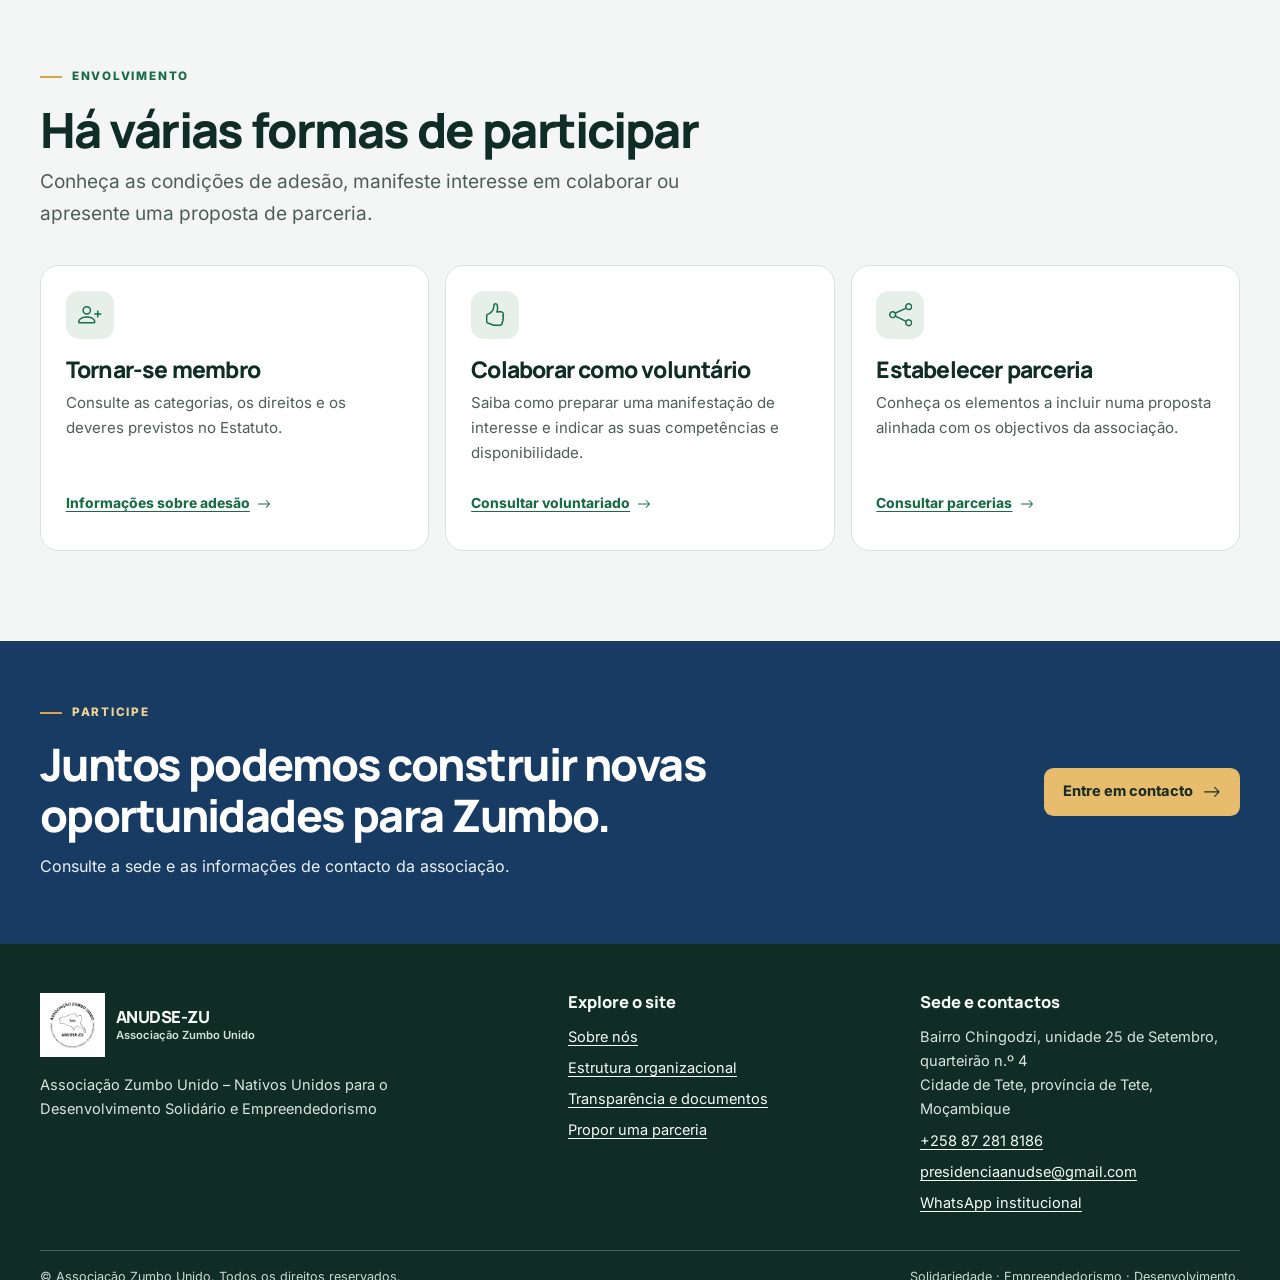
==== commit 9a5eee00: "chore: actualiza logotipo oficial da ANUDSE-ZU" ====
--- a/index.html
+++ b/index.html
@@ -17,10 +17,10 @@
 <meta property="og:image:width" content="1200">
 <meta property="og:image:height" content="630">
 <meta property="og:image:alt" content="Paisagem ilustrativa com rio, colinas e sol dourado">
-<link rel="icon" type="image/x-icon" href="assets/icons/favicon.ico">
-<link rel="icon" type="image/png" sizes="32x32" href="assets/icons/favicon-32x32.png">
-<link rel="icon" type="image/png" sizes="16x16" href="assets/icons/favicon-16x16.png">
-<link rel="apple-touch-icon" sizes="180x180" href="assets/icons/apple-touch-icon.png">
+<link rel="icon" type="image/x-icon" href="assets/icons/favicon.ico?v=tete">
+<link rel="icon" type="image/png" sizes="32x32" href="assets/icons/favicon-32x32.png?v=tete">
+<link rel="icon" type="image/png" sizes="16x16" href="assets/icons/favicon-16x16.png?v=tete">
+<link rel="apple-touch-icon" sizes="180x180" href="assets/icons/apple-touch-icon.png?v=tete">
 <link rel="stylesheet" href="assets/css/bootstrap.min.css">
 <link rel="stylesheet" href="assets/css/site.css">
 <noscript><link rel="stylesheet" href="assets/css/no-script.css"></noscript>
@@ -30,7 +30,7 @@
 <body>
 <a class="skip" href="#conteudo">Saltar para o conteúdo</a><div class="strap"><div class="container"><span><svg class="icon icon--bootstrap" viewBox="0 0 16 16" width="16" height="16" aria-hidden="true" focusable="false"><path d="M12.166 8.94c-.524 1.062-1.234 2.12-1.96 3.07A32 32 0 0 1 8 14.58a32 32 0 0 1-2.206-2.57c-.726-.95-1.436-2.008-1.96-3.07C3.304 7.867 3 6.862 3 6a5 5 0 0 1 10 0c0 .862-.305 1.867-.834 2.94M8 16s6-5.686 6-10A6 6 0 0 0 2 6c0 4.314 6 10 6 10"/>
   <path d="M8 8a2 2 0 1 1 0-4 2 2 0 0 1 0 4m0 1a3 3 0 1 0 0-6 3 3 0 0 0 0 6"/></svg> Tete, Moçambique</span><span class="strap-tag">Solidariedade · Empreendedorismo · Desenvolvimento</span></div></div>
-<header class="header"><div class="container nav-shell"><a class="brand" href="index.html"><img src="assets/images/logotipo-oficial-anudse-zu.webp" alt="" width="318" height="320"><span><strong>ANUDSE-ZU</strong><small>Associação Zumbo Unido</small></span></a><button type="button" class="action action--outline menu-toggle" aria-expanded="false" aria-controls="navegacao"><svg class="icon icon--bootstrap" viewBox="0 0 16 16" width="16" height="16" aria-hidden="true" focusable="false"><path fill-rule="evenodd" d="M2.5 12a.5.5 0 0 1 .5-.5h10a.5.5 0 0 1 0 1H3a.5.5 0 0 1-.5-.5m0-4a.5.5 0 0 1 .5-.5h10a.5.5 0 0 1 0 1H3a.5.5 0 0 1-.5-.5m0-4a.5.5 0 0 1 .5-.5h10a.5.5 0 0 1 0 1H3a.5.5 0 0 1-.5-.5"/></svg> Menu</button>
+<header class="header"><div class="container nav-shell"><a class="brand" href="index.html"><img src="assets/images/logotipo-oficial-anudse-zu.webp?v=tete" alt="" width="320" height="315"><span><strong>ANUDSE-ZU</strong><small>Associação Zumbo Unido</small></span></a><button type="button" class="action action--outline menu-toggle" aria-expanded="false" aria-controls="navegacao"><svg class="icon icon--bootstrap" viewBox="0 0 16 16" width="16" height="16" aria-hidden="true" focusable="false"><path fill-rule="evenodd" d="M2.5 12a.5.5 0 0 1 .5-.5h10a.5.5 0 0 1 0 1H3a.5.5 0 0 1-.5-.5m0-4a.5.5 0 0 1 .5-.5h10a.5.5 0 0 1 0 1H3a.5.5 0 0 1-.5-.5m0-4a.5.5 0 0 1 .5-.5h10a.5.5 0 0 1 0 1H3a.5.5 0 0 1-.5-.5"/></svg> Menu</button>
 <nav class="site-nav" id="navegacao" aria-label="Navegação principal"><a href="index.html" aria-current="page">Início</a><a href="sobre.html">Sobre nós</a><a href="areas.html">Áreas de actuação</a><a href="projectos.html">Projectos</a><a href="associados.html">Associados</a><a href="estrutura.html">Estrutura</a><a href="transparencia.html">Transparência</a><a href="contactos.html">Contactos</a><a class="action action--green" href="associados.html#adesao">Junte-se a nós</a></nav></div></header>
 <main id="conteudo" tabindex="-1">
 
@@ -102,7 +102,7 @@
 </section>
 <section class="section section--compact cta"><div class="container"><div><p class="kicker">Participe</p><h2>Juntos podemos construir novas oportunidades para Zumbo.</h2><p>Consulte a sede e as informações de contacto da associação.</p></div><a class="action action--gold" href="contactos.html">Entre em contacto<svg class="icon icon--bootstrap" viewBox="0 0 16 16" width="16" height="16" aria-hidden="true" focusable="false"><path fill-rule="evenodd" d="M1 8a.5.5 0 0 1 .5-.5h11.793l-3.147-3.146a.5.5 0 0 1 .708-.708l4 4a.5.5 0 0 1 0 .708l-4 4a.5.5 0 0 1-.708-.708L13.293 8.5H1.5A.5.5 0 0 1 1 8"/></svg></a></div></section>
 </main>
-<footer class="footer"><div class="container"><div class="footer-grid"><div><a class="brand" href="index.html"><img src="assets/images/logotipo-oficial-anudse-zu.webp" alt="" width="318" height="320"><span><strong>ANUDSE-ZU</strong><small>Associação Zumbo Unido</small></span></a><p class="full-name">Associação Zumbo Unido – Nativos Unidos para o Desenvolvimento Solidário e Empreendedorismo</p></div><div><h2>Explore o site</h2><ul><li><a href="sobre.html">Sobre nós</a></li><li><a href="estrutura.html">Estrutura organizacional</a></li><li><a href="transparencia.html">Transparência e documentos</a></li><li><a href="contactos.html#parcerias">Propor uma parceria</a></li></ul></div><div><h2>Sede e contactos</h2><address>Bairro Chingodzi, unidade 25 de Setembro, quarteirão n.º 4<br>Cidade de Tete, província de Tete, Moçambique</address><p class="mt-2 footer-contacts"><a href="tel:+258872818186">+258 87 281 8186</a><a href="mailto:presidenciaanudse@gmail.com">presidenciaanudse@gmail.com</a><a href="https://wa.me/258872818186" target="_blank" rel="noopener noreferrer">WhatsApp institucional</a></p></div></div><div class="footer-meta"><span>© Associação Zumbo Unido. Todos os direitos reservados.</span><span>Solidariedade · Empreendedorismo · Desenvolvimento.</span></div></div></footer>
+<footer class="footer"><div class="container"><div class="footer-grid"><div><a class="brand" href="index.html"><img src="assets/images/logotipo-oficial-anudse-zu.webp?v=tete" alt="" width="320" height="315"><span><strong>ANUDSE-ZU</strong><small>Associação Zumbo Unido</small></span></a><p class="full-name">Associação Zumbo Unido – Nativos Unidos para o Desenvolvimento Solidário e Empreendedorismo</p></div><div><h2>Explore o site</h2><ul><li><a href="sobre.html">Sobre nós</a></li><li><a href="estrutura.html">Estrutura organizacional</a></li><li><a href="transparencia.html">Transparência e documentos</a></li><li><a href="contactos.html#parcerias">Propor uma parceria</a></li></ul></div><div><h2>Sede e contactos</h2><address>Bairro Chingodzi, unidade 25 de Setembro, quarteirão n.º 4<br>Cidade de Tete, província de Tete, Moçambique</address><p class="mt-2 footer-contacts"><a href="tel:+258872818186">+258 87 281 8186</a><a href="mailto:presidenciaanudse@gmail.com">presidenciaanudse@gmail.com</a><a href="https://wa.me/258872818186" target="_blank" rel="noopener noreferrer">WhatsApp institucional</a></p></div></div><div class="footer-meta"><span>© Associação Zumbo Unido. Todos os direitos reservados.</span><span>Solidariedade · Empreendedorismo · Desenvolvimento.</span></div></div></footer>
 <a class="whatsapp-float" href="https://wa.me/258872818186" target="_blank" rel="noopener noreferrer" aria-label="Conversar com a ANUDSE-ZU pelo WhatsApp (abre nova janela)"><svg viewBox="0 0 24 24" width="24" height="24" fill="none" stroke="currentColor" stroke-width="1.8" stroke-linejoin="round" stroke-linecap="round" aria-hidden="true"><path d="M20.5 11.7a8.5 8.5 0 0 1-12.5 7.6L3 21l1.7-4.8A8.5 8.5 0 1 1 20.5 11.7Z"/><path d="M9 8c.3 3.1 3 5.8 6 6.1l1.1-1 1.3 1.1c-.2 1.4-1.6 2.2-3.2 1.7a11 11 0 0 1-6-6.1C7.8 8.2 8.6 6.8 10 6.6l1.1 1.3Z"/></svg><span>WhatsApp</span></a>
 </body>
 </html>
